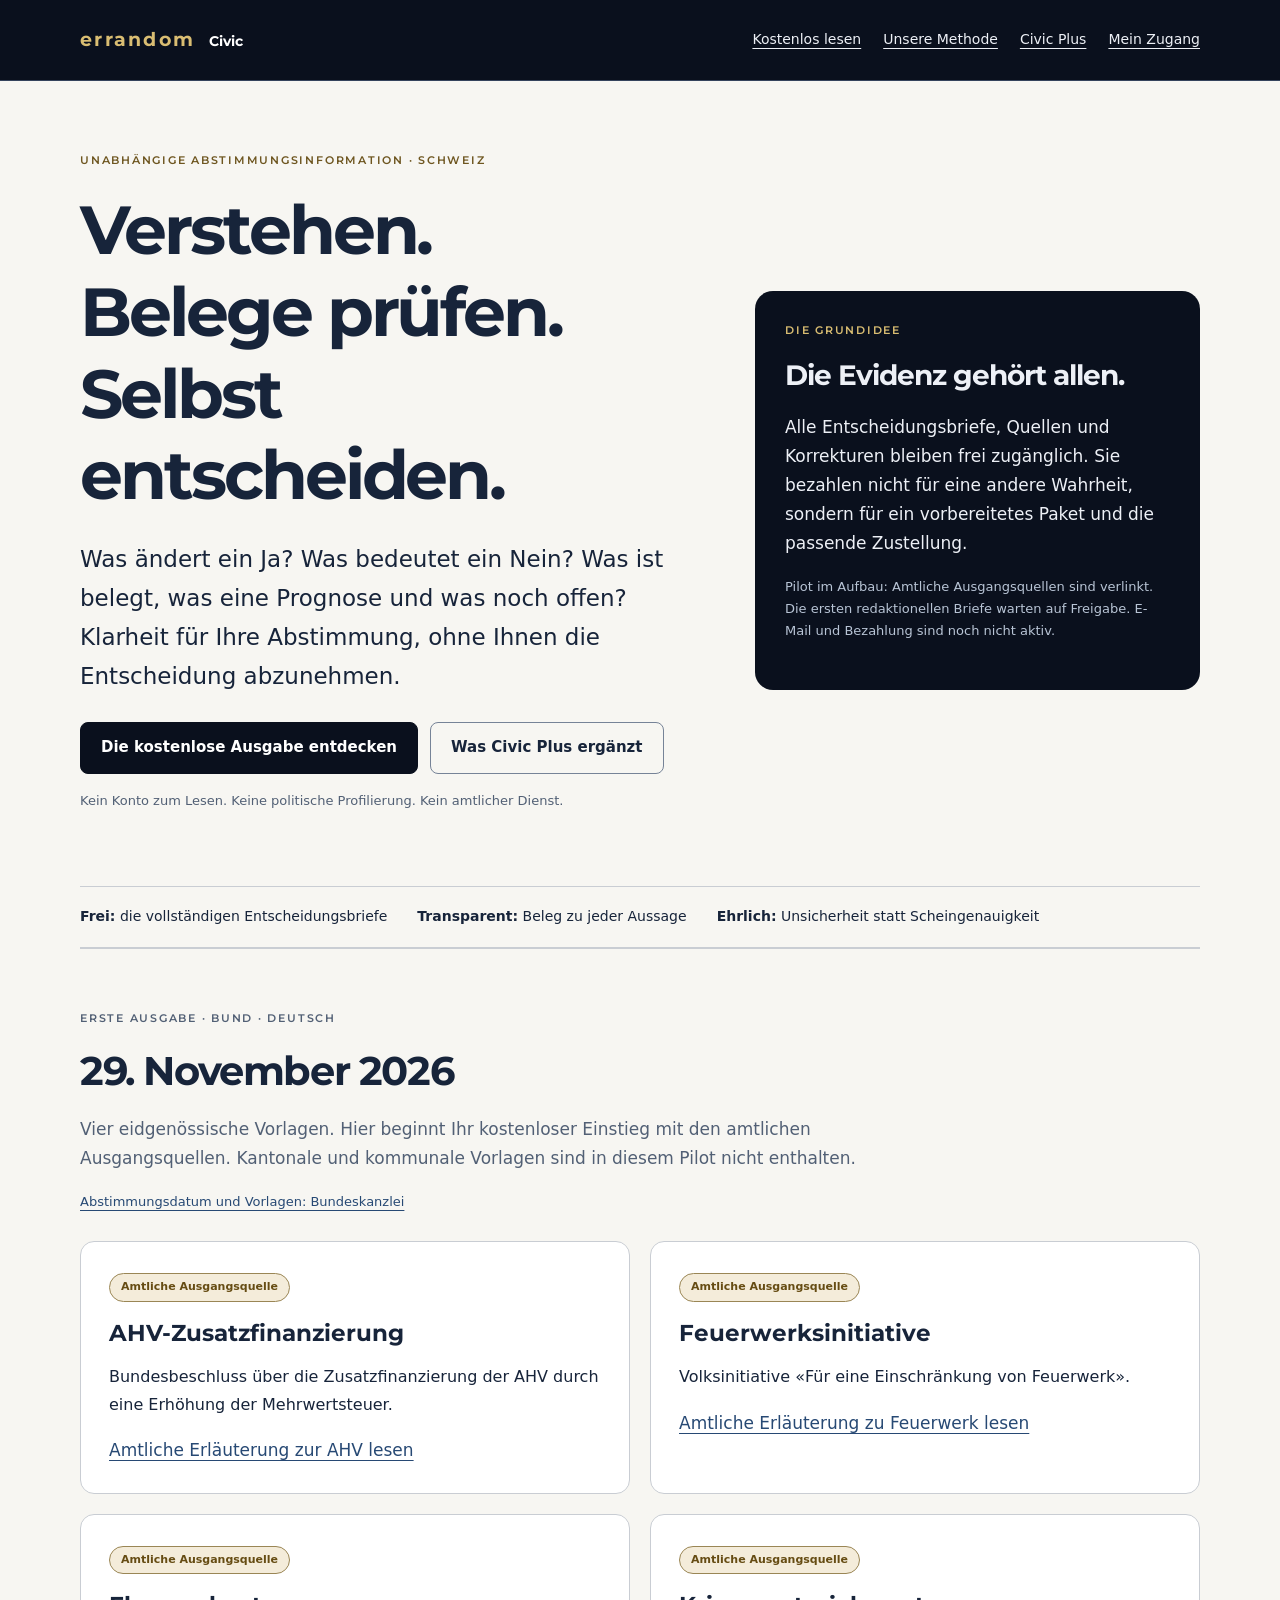
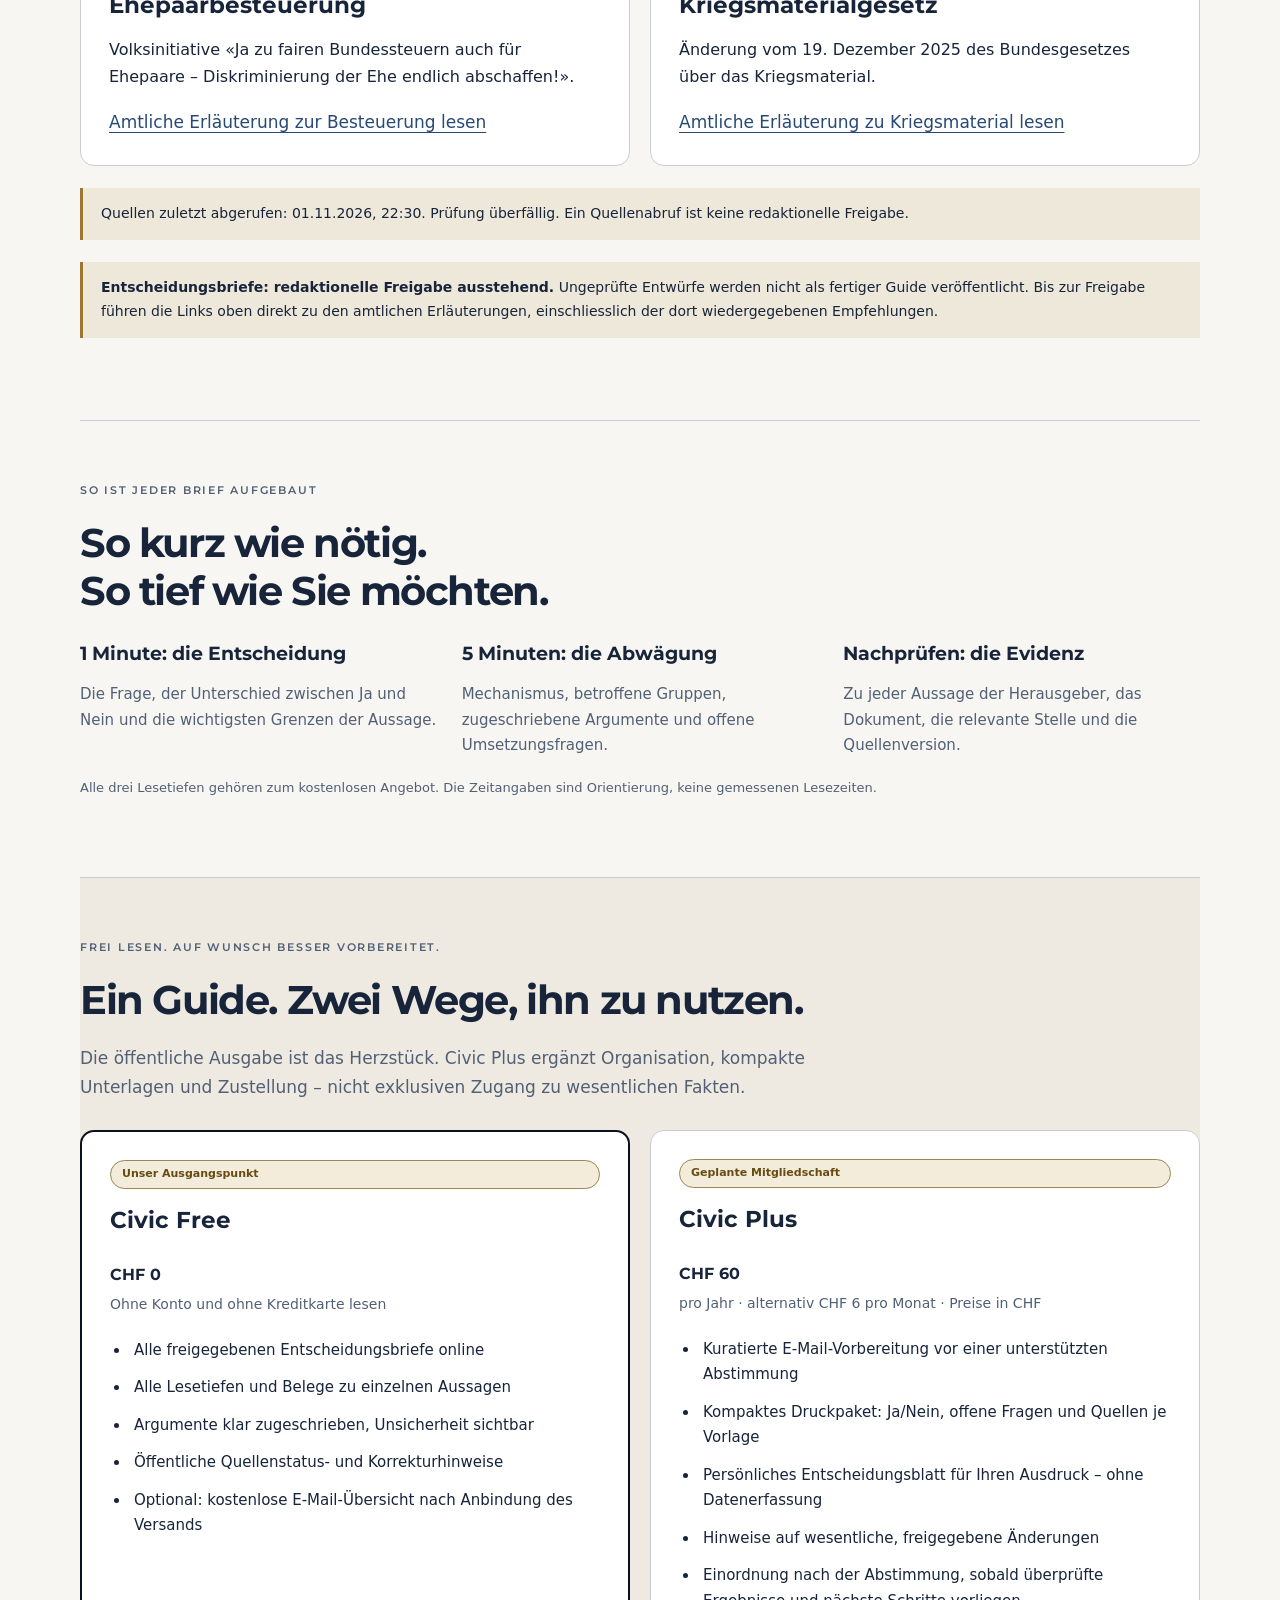
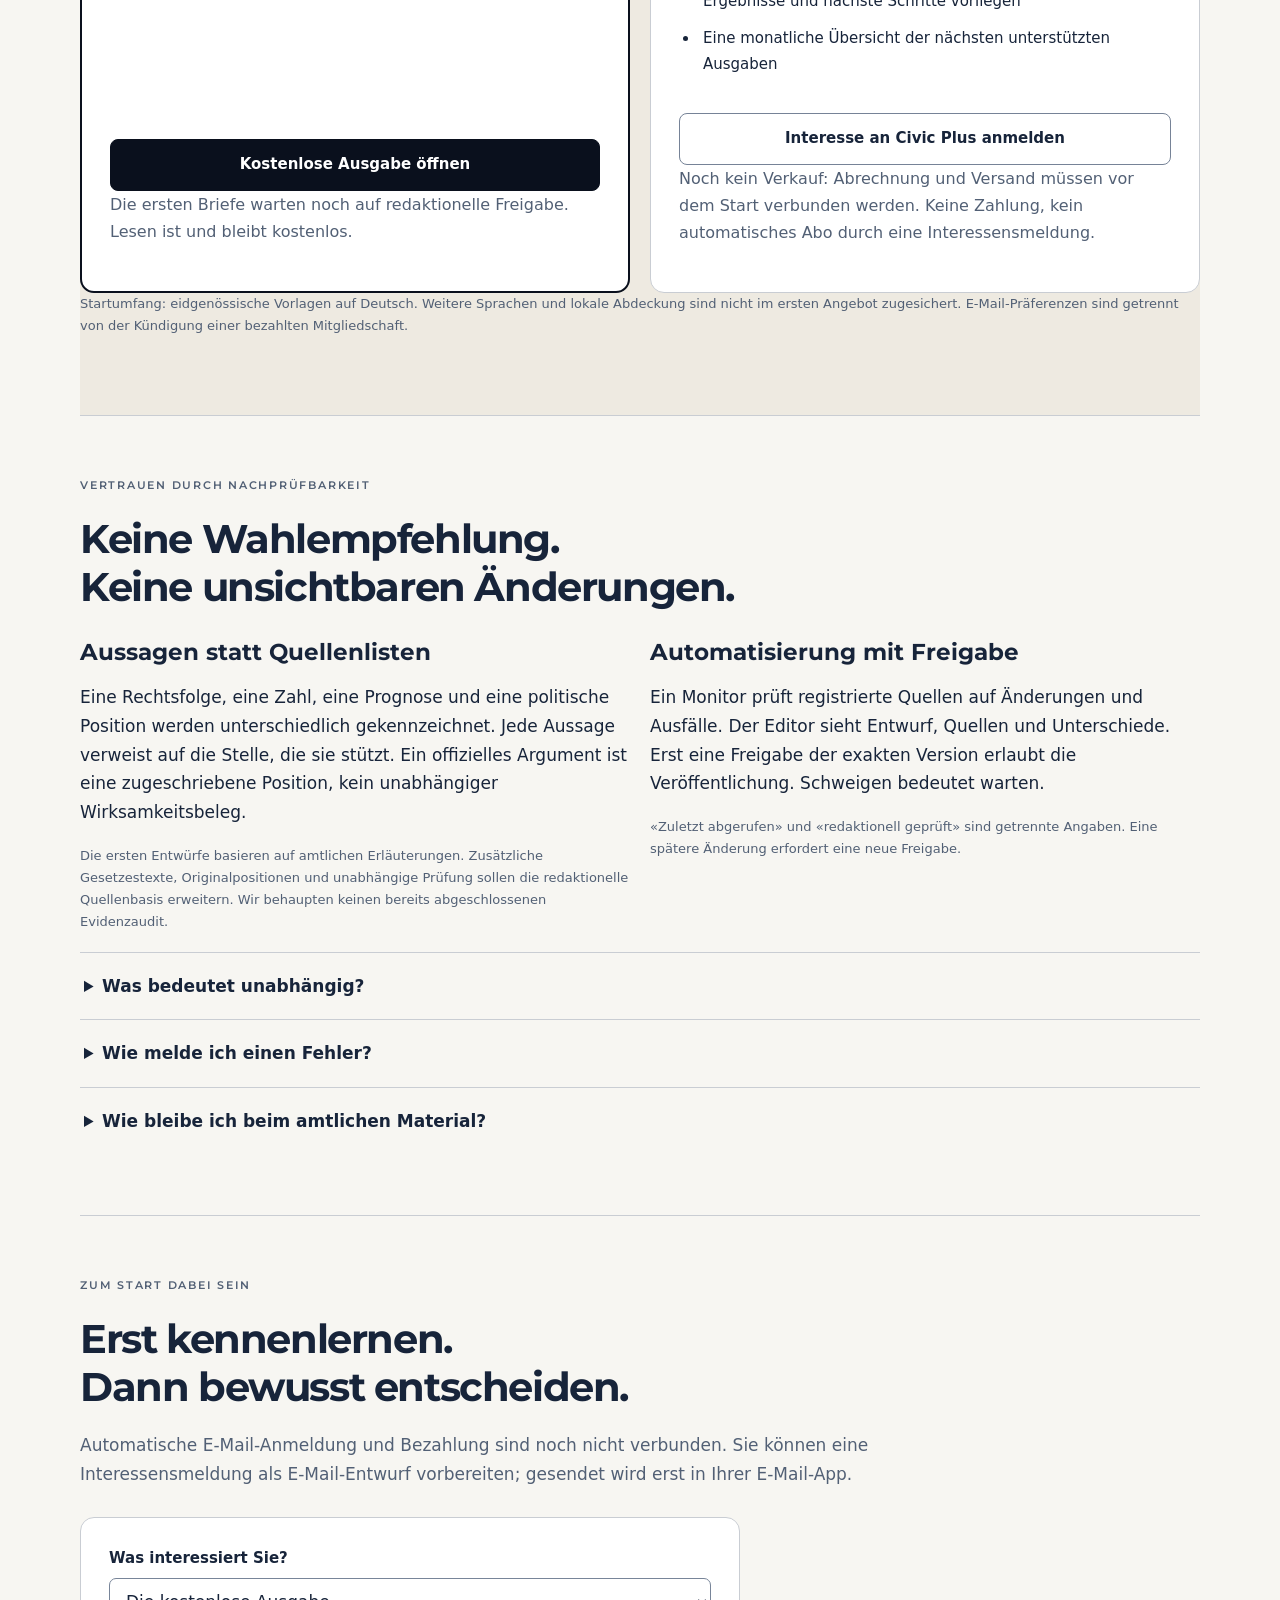
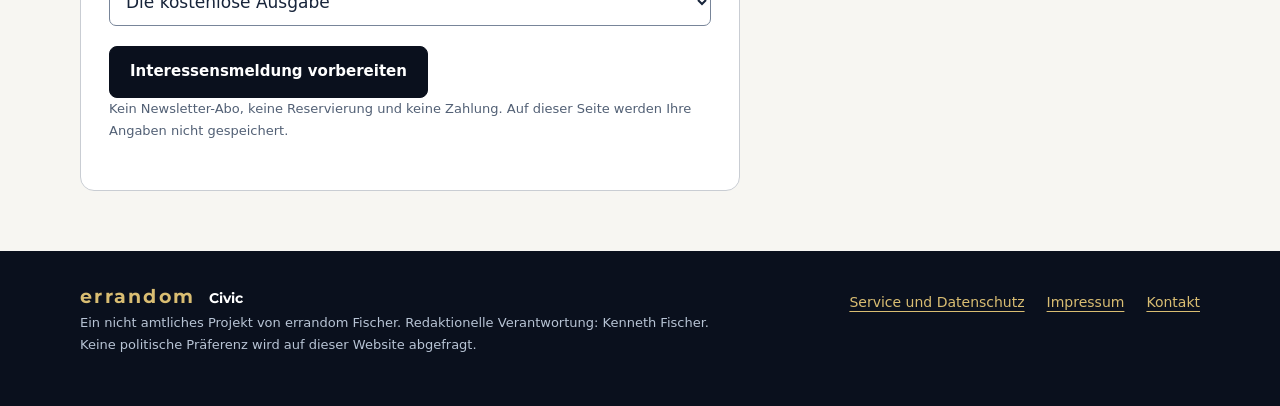
==== civic/index.html @ 136e5de0 "Launch free-first Civic pilot and source heartbeat Co-authored-by: Copilot <223556219+Copilot@users." ====
<!DOCTYPE html>
<html lang="de">
<head>
<meta charset="utf-8">
<meta name="viewport" content="width=device-width, initial-scale=1">
<meta name="description" content="errandom Civic: Schweizer Abstimmungen verstehen, Belege prüfen und selbst entscheiden. Frei zugängliche Entscheidungsbriefe; Civic Plus für kuratierte Pakete und Zustellung.">
<meta name="referrer" content="no-referrer">
<meta name="theme-color" content="#0a101d">
<title>errandom Civic · Klarheit für Ihre Abstimmung</title>
<link rel="canonical" href="https://www.errandom.com/civic/">
<link rel="stylesheet" href="/civic/civic.css">
<script src="/civic/civic.js" defer></script>
</head>
<body>
<a class="skip-link" href="#main">Zum Inhalt</a>
<header class="site-header"><div class="wrap bar">
<a class="brand" href="/">errandom<span>Civic</span></a>
<nav aria-label="Hauptnavigation"><a href="#ausgabe">Kostenlos lesen</a><a href="#methodik">Unsere Methode</a><a href="#mitgliedschaft">Civic Plus</a><a href="/civic/account/">Mein Zugang</a></nav>
</div></header>
<main id="main" class="wrap" tabindex="-1">
<section class="hero">
<div><p class="eyebrow">Unabhängige Abstimmungsinformation · Schweiz</p>
<h1>Verstehen.<br>Belege prüfen.<br>Selbst entscheiden.</h1>
<p class="lead">Was ändert ein Ja? Was bedeutet ein Nein? Was ist belegt, was eine Prognose und was noch offen? Klarheit für Ihre Abstimmung, ohne Ihnen die Entscheidung abzunehmen.</p>
<div class="actions"><a class="button primary" href="#ausgabe">Die kostenlose Ausgabe entdecken</a><a class="button" href="#mitgliedschaft">Was Civic Plus ergänzt</a></div>
<p class="micro">Kein Konto zum Lesen. Keine politische Profilierung. Kein amtlicher Dienst.</p></div>
<aside class="hero-aside"><p class="eyebrow">Die Grundidee</p><h2>Die Evidenz gehört allen.</h2>
<p>Alle Entscheidungsbriefe, Quellen und Korrekturen bleiben frei zugänglich. Sie bezahlen nicht für eine andere Wahrheit, sondern für ein vorbereitetes Paket und die passende Zustellung.</p>
<p class="micro">Pilot im Aufbau: Amtliche Ausgangsquellen sind verlinkt. Die ersten redaktionellen Briefe warten auf Freigabe. E-Mail und Bezahlung sind noch nicht aktiv.</p></aside>
</section>
<div class="promise"><p><strong>Frei:</strong> die vollständigen Entscheidungsbriefe</p><p><strong>Transparent:</strong> Beleg zu jeder Aussage</p><p><strong>Ehrlich:</strong> Unsicherheit statt Scheingenauigkeit</p></div>
<section class="section" id="ausgabe">
<div class="section-heading"><p class="eyebrow">Erste Ausgabe · Bund · Deutsch</p>
<h2>29. November 2026</h2><p>Vier eidgenössische Vorlagen. Hier beginnt Ihr kostenloser Einstieg mit den amtlichen Ausgangsquellen. Kantonale und kommunale Vorlagen sind in diesem Pilot nicht enthalten.</p>
<p class="micro"><a href="https://www.admin.ch/de/volksabstimmung-vom-29-november-2026">Abstimmungsdatum und Vorlagen: Bundeskanzlei</a></p></div>
<div class="grid">
<article class="card"><span class="pill">Amtliche Ausgangsquelle</span><h3>AHV-Zusatzfinanzierung</h3><p>Bundesbeschluss über die Zusatzfinanzierung der AHV durch eine Erhöhung der Mehrwertsteuer.</p><a href="https://www.admin.ch/de/ahv-zusatzfinanzierung">Amtliche Erläuterung zur AHV lesen</a></article>
<article class="card"><span class="pill">Amtliche Ausgangsquelle</span><h3>Feuerwerksinitiative</h3><p>Volksinitiative «Für eine Einschränkung von Feuerwerk».</p><a href="https://www.admin.ch/de/feuerwerksinitiative">Amtliche Erläuterung zu Feuerwerk lesen</a></article>
<article class="card"><span class="pill">Amtliche Ausgangsquelle</span><h3>Ehepaarbesteuerung</h3><p>Volksinitiative «Ja zu fairen Bundessteuern auch für Ehepaare – Diskriminierung der Ehe endlich abschaffen!».</p><a href="https://www.admin.ch/de/ehepaarbesteuerung">Amtliche Erläuterung zur Besteuerung lesen</a></article>
<article class="card"><span class="pill">Amtliche Ausgangsquelle</span><h3>Kriegsmaterialgesetz</h3><p>Änderung vom 19. Dezember 2025 des Bundesgesetzes über das Kriegsmaterial.</p><a href="https://www.admin.ch/de/kriegsmaterialgesetz">Amtliche Erläuterung zu Kriegsmaterial lesen</a></article>
</div>
<p class="status-note" id="source-status">Quellenstatus wird geprüft. Ein Quellenabruf ist keine redaktionelle Freigabe.</p>
<div id="approved-briefs">
<!-- APPROVED-BRIEFS:START -->
<p class="status-note"><strong>Entscheidungsbriefe: redaktionelle Freigabe ausstehend.</strong> Ungeprüfte Entwürfe werden nicht als fertiger Guide veröffentlicht. Bis zur Freigabe führen die Links oben direkt zu den amtlichen Erläuterungen, einschliesslich der dort wiedergegebenen Empfehlungen.</p>
<!-- APPROVED-BRIEFS:END -->
</div>
</section>
<section class="section" id="lesen">
<div class="section-heading"><p class="eyebrow">So ist jeder Brief aufgebaut</p><h2>So kurz wie nötig.<br>So tief wie Sie möchten.</h2></div>
<div class="reading-steps">
<div><h3>1 Minute: die Entscheidung</h3><p>Die Frage, der Unterschied zwischen Ja und Nein und die wichtigsten Grenzen der Aussage.</p></div>
<div><h3>5 Minuten: die Abwägung</h3><p>Mechanismus, betroffene Gruppen, zugeschriebene Argumente und offene Umsetzungsfragen.</p></div>
<div><h3>Nachprüfen: die Evidenz</h3><p>Zu jeder Aussage der Herausgeber, das Dokument, die relevante Stelle und die Quellenversion.</p></div>
</div>
<p class="micro">Alle drei Lesetiefen gehören zum kostenlosen Angebot. Die Zeitangaben sind Orientierung, keine gemessenen Lesezeiten.</p>
</section>
<section class="section pricing" id="mitgliedschaft">
<div class="section-heading"><p class="eyebrow">Frei lesen. Auf Wunsch besser vorbereitet.</p><h2>Ein Guide. Zwei Wege, ihn zu nutzen.</h2><p>Die öffentliche Ausgabe ist das Herzstück. Civic Plus ergänzt Organisation, kompakte Unterlagen und Zustellung – nicht exklusiven Zugang zu wesentlichen Fakten.</p></div>
<div class="grid">
<article class="card price-card free"><span class="pill">Unser Ausgangspunkt</span><h3>Civic Free</h3><p class="price">CHF 0<span>Ohne Konto und ohne Kreditkarte lesen</span></p>
<ul class="check-list"><li>Alle freigegebenen Entscheidungsbriefe online</li><li>Alle Lesetiefen und Belege zu einzelnen Aussagen</li><li>Argumente klar zugeschrieben, Unsicherheit sichtbar</li><li>Öffentliche Quellenstatus- und Korrekturhinweise</li><li>Optional: kostenlose E-Mail-Übersicht nach Anbindung des Versands</li></ul>
<a class="button primary" href="#ausgabe">Kostenlose Ausgabe öffnen</a><p class="micro">Die ersten Briefe warten noch auf redaktionelle Freigabe. Lesen ist und bleibt kostenlos.</p></article>
<article class="card price-card"><span class="pill">Geplante Mitgliedschaft</span><h3>Civic Plus</h3><p class="price">CHF 60<span>pro Jahr · alternativ CHF 6 pro Monat · Preise in CHF</span></p>
<ul class="check-list"><li>Kuratierte E-Mail-Vorbereitung vor einer unterstützten Abstimmung</li><li>Kompaktes Druckpaket: Ja/Nein, offene Fragen und Quellen je Vorlage</li><li>Persönliches Entscheidungsblatt für Ihren Ausdruck – ohne Datenerfassung</li><li>Hinweise auf wesentliche, freigegebene Änderungen</li><li>Einordnung nach der Abstimmung, sobald überprüfte Ergebnisse und nächste Schritte vorliegen</li><li>Eine monatliche Übersicht der nächsten unterstützten Ausgaben</li></ul>
<a class="button" id="plus-action" href="#start">Interesse an Civic Plus anmelden</a><p class="micro">Noch kein Verkauf: Abrechnung und Versand müssen vor dem Start verbunden werden. Keine Zahlung, kein automatisches Abo durch eine Interessensmeldung.</p></article>
</div>
<p class="micro">Startumfang: eidgenössische Vorlagen auf Deutsch. Weitere Sprachen und lokale Abdeckung sind nicht im ersten Angebot zugesichert. E-Mail-Präferenzen sind getrennt von der Kündigung einer bezahlten Mitgliedschaft.</p>
</section>
<section class="section" id="methodik">
<div class="section-heading"><p class="eyebrow">Vertrauen durch Nachprüfbarkeit</p><h2>Keine Wahlempfehlung.<br>Keine unsichtbaren Änderungen.</h2></div>
<div class="grid">
<div><h3>Aussagen statt Quellenlisten</h3><p>Eine Rechtsfolge, eine Zahl, eine Prognose und eine politische Position werden unterschiedlich gekennzeichnet. Jede Aussage verweist auf die Stelle, die sie stützt. Ein offizielles Argument ist eine zugeschriebene Position, kein unabhängiger Wirksamkeitsbeleg.</p><p class="micro">Die ersten Entwürfe basieren auf amtlichen Erläuterungen. Zusätzliche Gesetzestexte, Originalpositionen und unabhängige Prüfung sollen die redaktionelle Quellenbasis erweitern. Wir behaupten keinen bereits abgeschlossenen Evidenzaudit.</p></div>
<div><h3>Automatisierung mit Freigabe</h3><p>Ein Monitor prüft registrierte Quellen auf Änderungen und Ausfälle. Der Editor sieht Entwurf, Quellen und Unterschiede. Erst eine Freigabe der exakten Version erlaubt die Veröffentlichung. Schweigen bedeutet warten.</p><p class="micro">«Zuletzt abgerufen» und «redaktionell geprüft» sind getrennte Angaben. Eine spätere Änderung erfordert eine neue Freigabe.</p></div>
</div>
<details><summary>Was bedeutet unabhängig?</summary><p>errandom Civic ist ein nicht amtliches Projekt von errandom Fischer. Wir geben keine parteipolitische Abstimmungsempfehlung. Redaktionelle Kontrolle bleibt beim Herausgeber; eine Mitgliedschaft erkauft keine bevorzugte Darstellung. Eine künftige externe Finanzierung müsste offengelegt werden.</p></details>
<details><summary>Wie melde ich einen Fehler?</summary><p>Schreiben Sie an <a href="mailto:info@errandom.com?subject=Civic%3A%20Korrekturhinweis">info@errandom.com mit einem Korrekturhinweis</a>. Nennen Sie die Vorlage, die Aussage und möglichst einen Beleg. Wesentliche freigegebene Korrekturen werden öffentlich dokumentiert; sie verschwinden nicht still aus dem Text.</p></details>
<details><summary>Wie bleibe ich beim amtlichen Material?</summary><p>Nutzen Sie die <a href="https://www.admin.ch/de/volksabstimmung-vom-29-november-2026">Erläuterungen der Bundeskanzlei</a> und <a href="https://www.admin.ch/de/voteinfo-app-abstimmungen-wahlen">VoteInfo</a>. Für örtliche Fristen und Stimmabgabe bleiben Ihre Behörden und <a href="https://www.ch.ch/de/abstimmungen-und-wahlen/">ch.ch</a> die massgeblichen Anlaufstellen.</p></details>
</section>
<section class="section" id="start">
<div class="section-heading"><p class="eyebrow">Zum Start dabei sein</p><h2>Erst kennenlernen.<br>Dann bewusst entscheiden.</h2><p id="service-status">Automatische E-Mail-Anmeldung und Bezahlung sind noch nicht verbunden. Sie können eine Interessensmeldung als E-Mail-Entwurf vorbereiten; gesendet wird erst in Ihrer E-Mail-App.</p></div>
<div class="form-panel">
<form id="interest-form" hidden><div class="field"><label for="interest">Was interessiert Sie?</label><select id="interest" name="interest"><option value="free">Die kostenlose Ausgabe</option><option value="annual">Civic Plus · CHF 60/Jahr</option><option value="monthly">Civic Plus · CHF 6/Monat</option></select></div>
<button class="button primary" type="submit">Interessensmeldung vorbereiten</button>
<p class="micro">Kein Newsletter-Abo, keine Reservierung und keine Zahlung. Auf dieser Seite werden Ihre Angaben nicht gespeichert.</p></form>
<div id="interest-result" class="feedback" hidden><p>Entwurf vorbereitet. Es wurde keine E-Mail gesendet.</p><a class="button" id="interest-mail" href="mailto:info@errandom.com">In der E-Mail-App öffnen</a></div>
<form id="subscribe-form" hidden><div class="field"><label for="email">Ihre E-Mail-Adresse</label><input type="email" id="email" name="email" autocomplete="email" maxlength="254" required></div>
<div class="field"><label class="check-label"><input type="checkbox" id="consent" name="consent" required><span>Ich möchte die kostenlose E-Mail-Übersicht erhalten. Ich kann sie im persönlichen Zugang abbestellen. <a href="/civic/service/">Service und Datenschutz</a></span></label></div>
<button class="button primary" type="submit">Kostenlose E-Mail-Anmeldung starten</button><p class="micro">Sie bestätigen Ihre Adresse über einen zeitlich begrenzten Link. Das startet keine bezahlte Mitgliedschaft.</p></form>
<p id="form-feedback" class="feedback" role="status" aria-live="polite"></p>
<noscript><p>Zum Start genügt eine Nachricht an <a href="mailto:info@errandom.com?subject=Civic%3A%20Interesse">info@errandom.com</a>. Die Interessensmeldung startet weder ein Abo noch eine Zahlung.</p></noscript>
</div>
</section>
</main>
<footer class="footer"><div class="wrap bar"><div><a class="brand" href="/">errandom<span>Civic</span></a><p>Ein nicht amtliches Projekt von errandom Fischer. Redaktionelle Verantwortung: Kenneth Fischer. Keine politische Präferenz wird auf dieser Website abgefragt.</p></div><nav aria-label="Service"><a href="/civic/service/">Service und Datenschutz</a><a href="/legal/legal-notice/">Impressum</a><a href="mailto:info@errandom.com">Kontakt</a></nav></div></footer>
</body></html>
---- civic/civic.css ----
@font-face{font-family:Montserrat;font-style:normal;font-weight:600;font-display:swap;src:url("/fonts/montserrat-600.woff2") format("woff2")}
@font-face{font-family:Montserrat;font-style:normal;font-weight:700;font-display:swap;src:url("/fonts/montserrat-700.woff2") format("woff2")}
:root{color-scheme:light;--ink:#17243a;--muted:#526075;--paper:#f7f6f2;--navy:#0a101d;--gold:#d9bd72;--line:#c9cdd3;--title:Montserrat,system-ui,sans-serif}
*{box-sizing:border-box}
html{scroll-padding-top:100px}
body{margin:0;background:var(--paper);color:var(--ink);font:17px/1.7 system-ui,-apple-system,"Segoe UI",sans-serif}
a{color:#274974;text-underline-offset:4px}
a:hover{text-decoration-thickness:2px}
button,input,select{font:inherit}
button,a,input,select,summary{touch-action:manipulation}
:focus-visible{outline:3px solid #735816;outline-offset:4px}
[hidden]{display:none!important}
.wrap{width:min(1120px,100% - 48px);margin-inline:auto}
.skip-link{position:absolute;left:20px;top:-100px;background:var(--gold);color:var(--navy);padding:12px;z-index:30}
.skip-link:focus{top:10px}
.site-header{background:var(--navy);color:white;border-bottom:1px solid #35445d}
.bar{display:flex;align-items:center;justify-content:space-between;gap:24px;padding-block:20px}
.brand{color:var(--gold);font:700 19px var(--title);text-decoration:none;letter-spacing:.12em}
.brand span{color:#fff;font-size:14px;letter-spacing:0;margin-left:14px}
nav{display:flex;gap:22px;flex-wrap:wrap}
nav a{color:#edf0f6;font-size:14px;padding-block:8px}
h1,h2,h3,h4{font-family:var(--title);line-height:1.2;overflow-wrap:anywhere}
h1{font-size:clamp(38px,6vw,68px);letter-spacing:-.045em;margin:0 0 24px}
h2{font-size:clamp(28px,4vw,40px);letter-spacing:-.035em;margin:0 0 20px}
h3{font-size:23px;margin:0 0 16px}
h4{font-size:18px;margin:0 0 12px}
p{margin:0 0 18px}
.lead{font-size:clamp(19px,2.3vw,23px);max-width:750px}
.eyebrow{font:600 11px/1.7 var(--title);text-transform:uppercase;letter-spacing:.16em;color:#6e5620;margin:0 0 20px}
.muted,.micro{color:var(--muted)}
.micro{font-size:13px;line-height:1.7}
.hero{display:grid;grid-template-columns:1.4fr 1fr;gap:52px;align-items:center;padding-block:70px 56px}
.hero-aside{background:var(--navy);color:#edf0f6;border-radius:18px;padding:30px}
.hero-aside .eyebrow,.hero-aside a{color:var(--gold)}
.hero-aside .micro{color:#b8c4d5}
.hero-aside h2{font-size:28px}
.actions{display:flex;flex-wrap:wrap;gap:12px;margin-block:26px 16px}
.button{display:inline-flex;align-items:center;justify-content:center;min-height:48px;padding:12px 20px;border:1px solid #768397;border-radius:8px;font-weight:650;font-size:15px;text-decoration:none;cursor:pointer;color:var(--ink);background:transparent;text-align:center}
.button.primary{background:var(--navy);color:#fff;border-color:var(--navy)}
.button.gold{background:var(--gold);color:var(--navy);border-color:var(--gold)}
.button:hover{text-decoration:none;border-color:#735816}
.button:disabled{cursor:not-allowed;opacity:.65}
.section{padding-block:60px;border-top:1px solid var(--line)}
.section-heading{max-width:790px;margin-bottom:28px}
.section-heading>p{color:var(--muted)}
.promise{display:flex;gap:12px 30px;flex-wrap:wrap;padding-block:18px;border-block:1px solid var(--line);font-size:14px}
.promise p{margin:0}
.grid{display:grid;grid-template-columns:repeat(2,minmax(0,1fr));gap:20px}
.card{padding:28px;border:1px solid var(--line);border-radius:14px;background:#fff;min-width:0}
.card p{font-size:16px}
.pill{display:inline-block;border:1px solid #9a8655;border-radius:30px;padding:4px 11px;color:#664c13;background:#f4ecda;font-size:11px;font-weight:700;margin-bottom:18px}
.status-note{border-left:3px solid #9a792f;padding:14px 18px;background:#eee8db;font-size:14px;margin:22px 0}
.reading-steps{display:grid;grid-template-columns:repeat(3,minmax(0,1fr));gap:25px}
.reading-steps p{font-size:15px;color:var(--muted)}
.reading-steps h3{font-size:19px}
.pricing{background:#eeeae1}
.price-card{display:flex;flex-direction:column}
.price-card.free{border:2px solid var(--navy)}
.price{font:700 43px/1.3 var(--title);margin-block:14px}
.price span{display:block;font:400 14px/1.6 system-ui;margin-top:8px;color:var(--muted)}
.check-list{padding-left:20px;margin:8px 0 24px}
.check-list li{padding-left:4px;margin-bottom:12px;font-size:15px}
.price-card .button{margin-top:auto}
.comparison{display:grid;grid-template-columns:1fr 1fr;gap:24px}
.brief{background:#fff;padding:30px;border:1px solid var(--line);border-radius:14px;margin-block:24px}
.brief h3{font-size:30px}
details{border-top:1px solid var(--line);padding-block:15px}
summary{cursor:pointer;font-weight:650;padding:4px}
details p{margin:18px 4px 8px;font-size:15px}
.form-panel{max-width:660px;background:white;border:1px solid var(--line);border-radius:14px;padding:28px}
.field{margin-bottom:20px}
label{display:block;font-weight:600;font-size:15px;margin-bottom:7px}
input[type=email],select{width:100%;min-height:48px;border:1px solid #788599;border-radius:7px;padding:12px;background:white;color:var(--ink)}
.check-label{display:flex;gap:12px;align-items:flex-start;font-size:14px;font-weight:400}
input[type=checkbox]{width:20px;height:20px;flex-shrink:0;margin-top:4px;accent-color:var(--navy)}
.feedback{margin-top:20px;overflow-wrap:anywhere}
.footer{background:var(--navy);color:#b8c4d5;padding-block:32px}
.footer a{color:var(--gold)}
.footer .bar{align-items:flex-start;padding-block:0}
.footer p{font-size:13px;max-width:650px}
.footer nav{gap:10px 22px}
.account{max-width:780px;padding-block:55px 80px;min-height:65vh}
.account .card{margin-block:22px}
.account h1{font-size:40px}
@media(max-width:760px){
 .wrap{width:calc(100% - 36px)}
 .hero,.grid,.comparison,.reading-steps{grid-template-columns:1fr}
 .hero{gap:28px;padding-block:44px}
 .bar{align-items:flex-start;gap:16px;flex-direction:column}
 .bar nav{gap:12px 20px}
 .section{padding-block:44px}
 .card,.brief,.form-panel{padding:22px}
 .hero-aside{padding:25px}
 .footer .bar{gap:24px}
}
@media(max-width:380px){.actions{flex-direction:column}.brand span{display:block;margin:10px 0 0}.price{font-size:36px}}
@media(prefers-reduced-motion:reduce){html{scroll-behavior:auto}}
@media print{.site-header,.footer,.actions,#start,#mitgliedschaft{display:none}.wrap{width:100%}.hero{display:block;padding:0}.hero-aside{display:none}details{display:block}.brief{break-before:page;border:0}.section{padding:20px 0}}
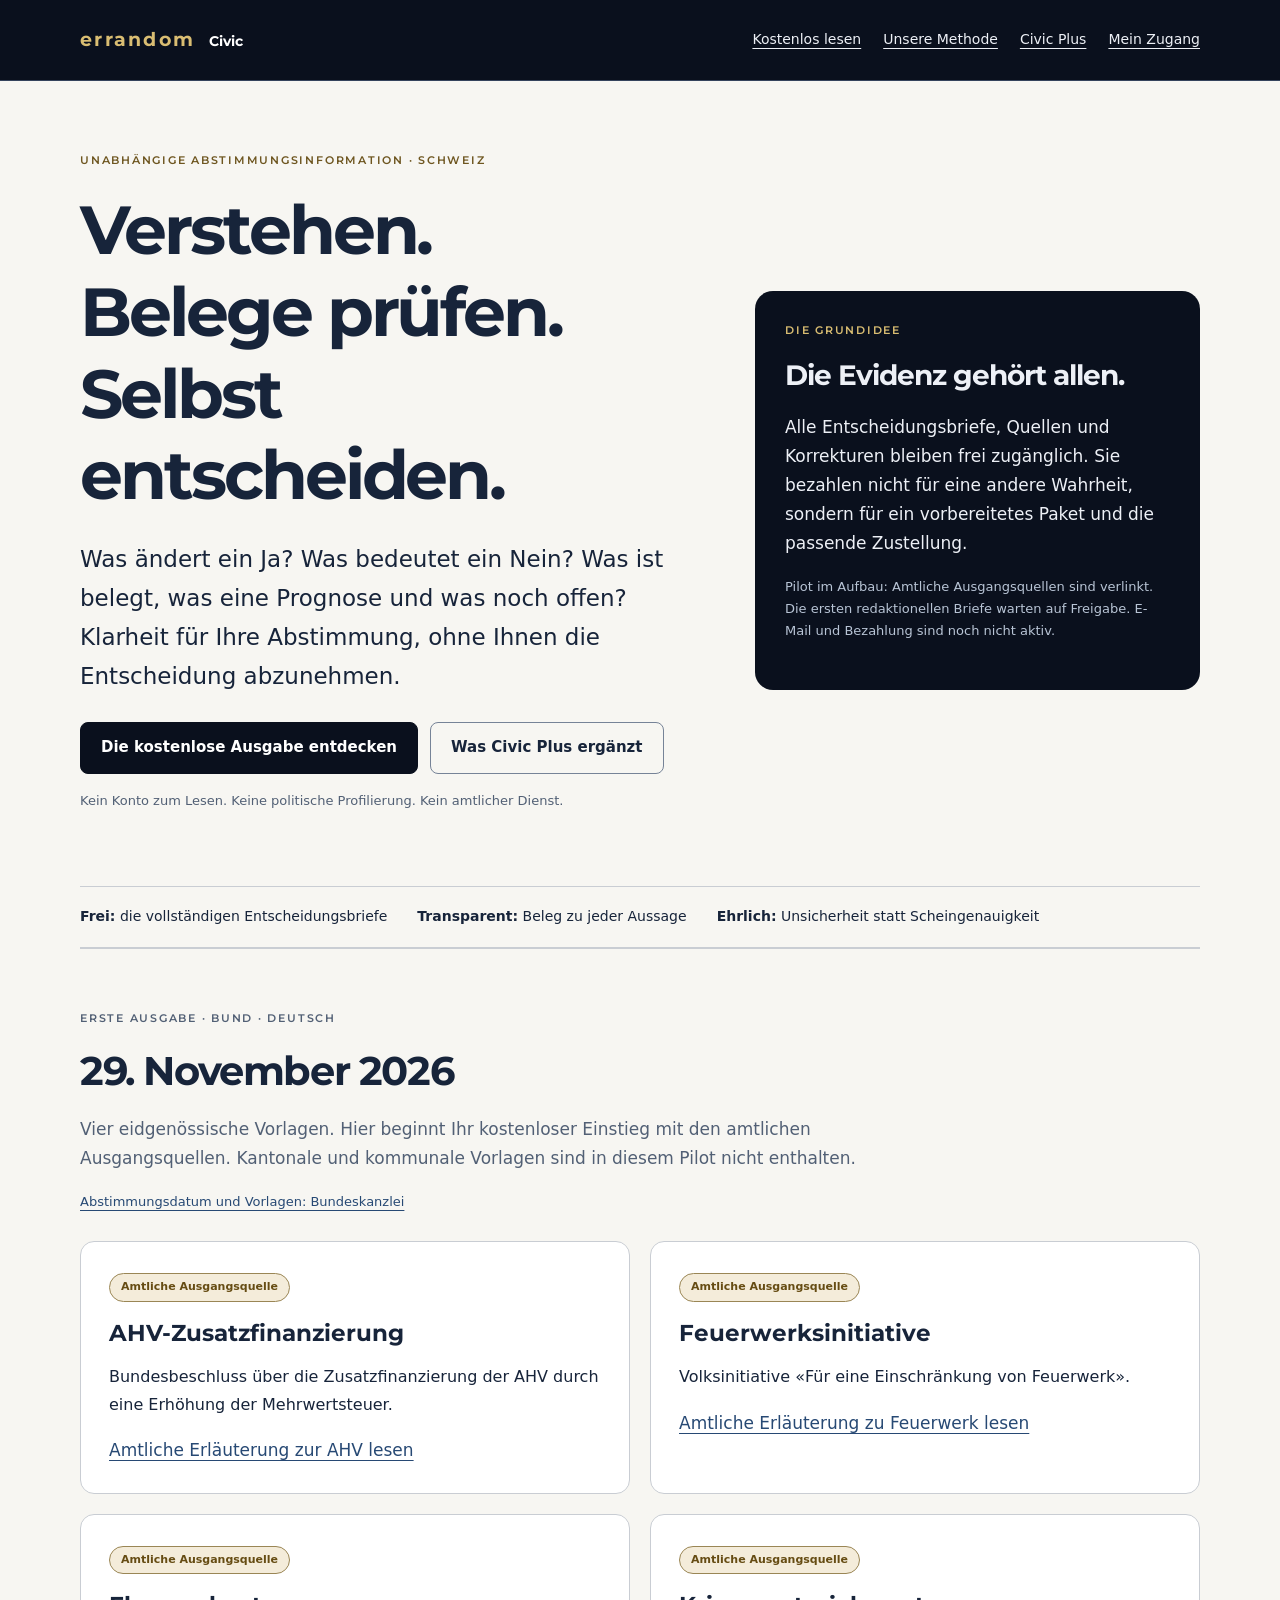
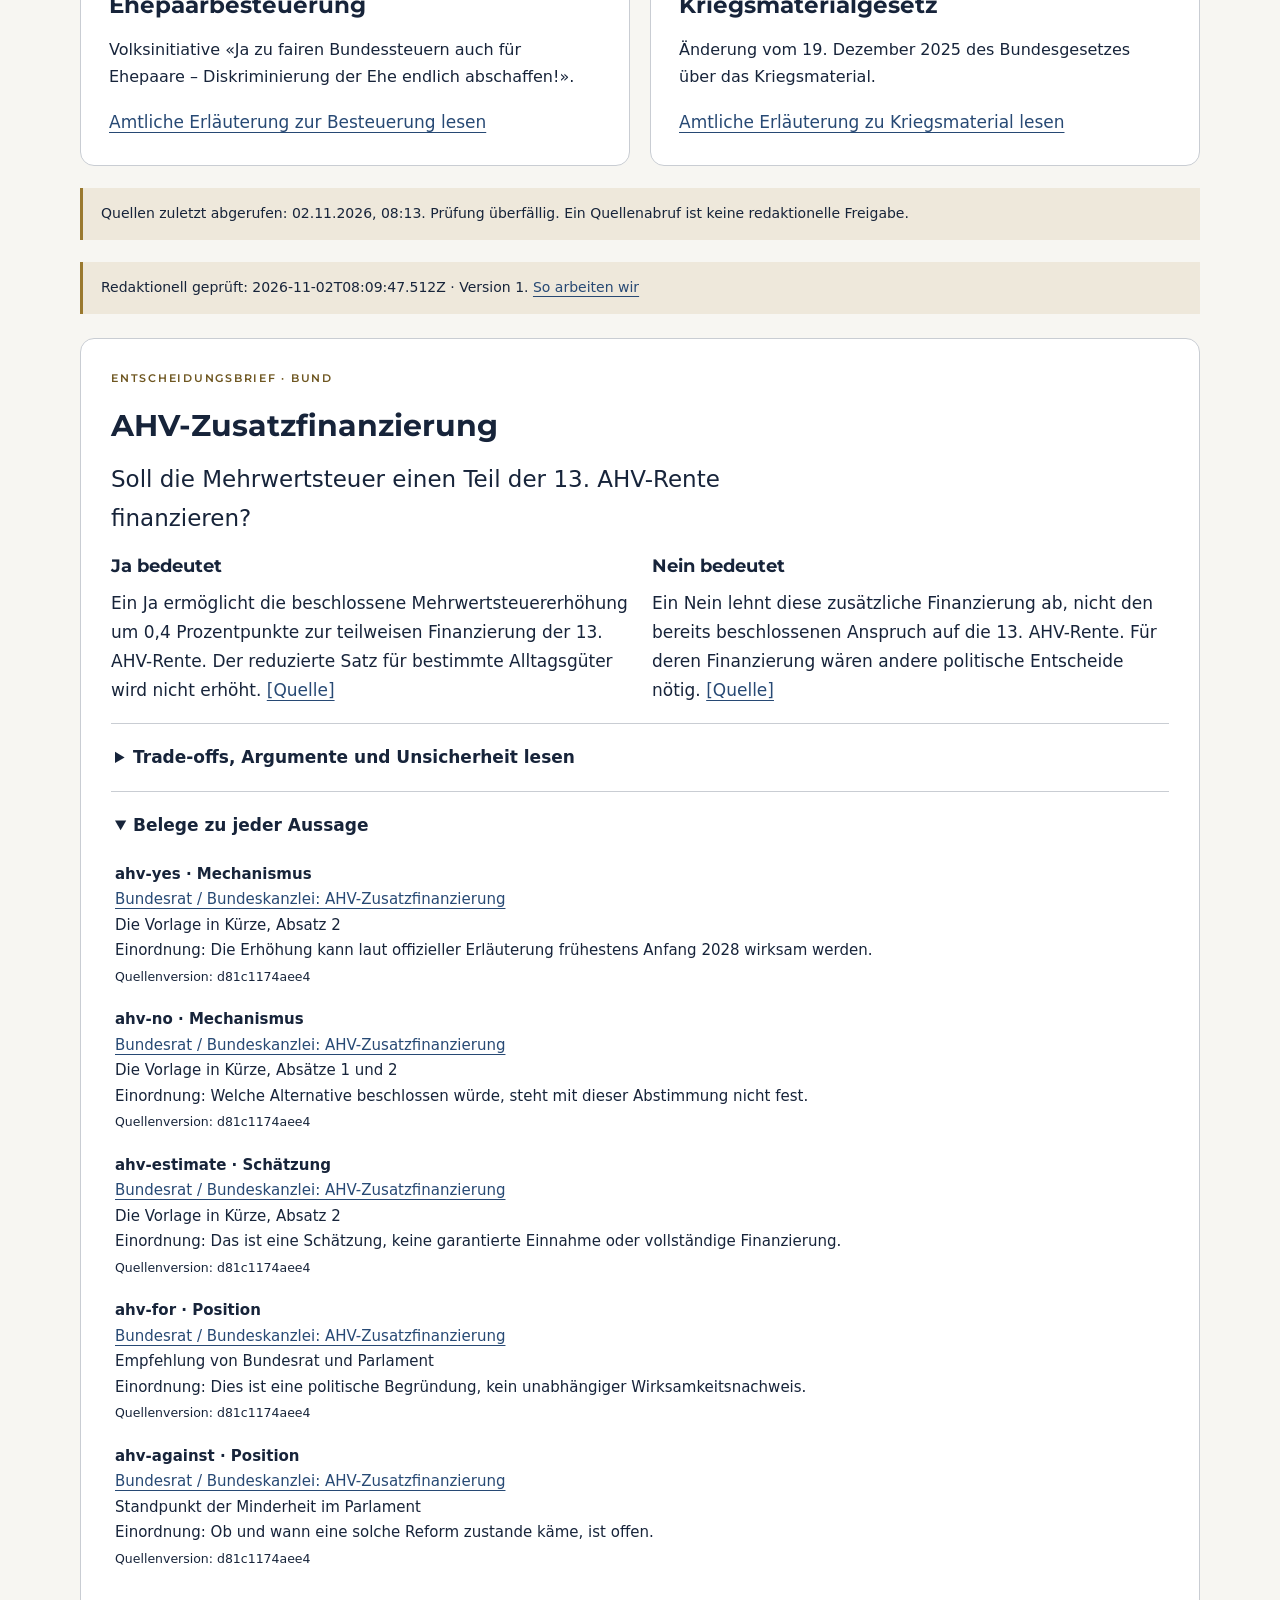
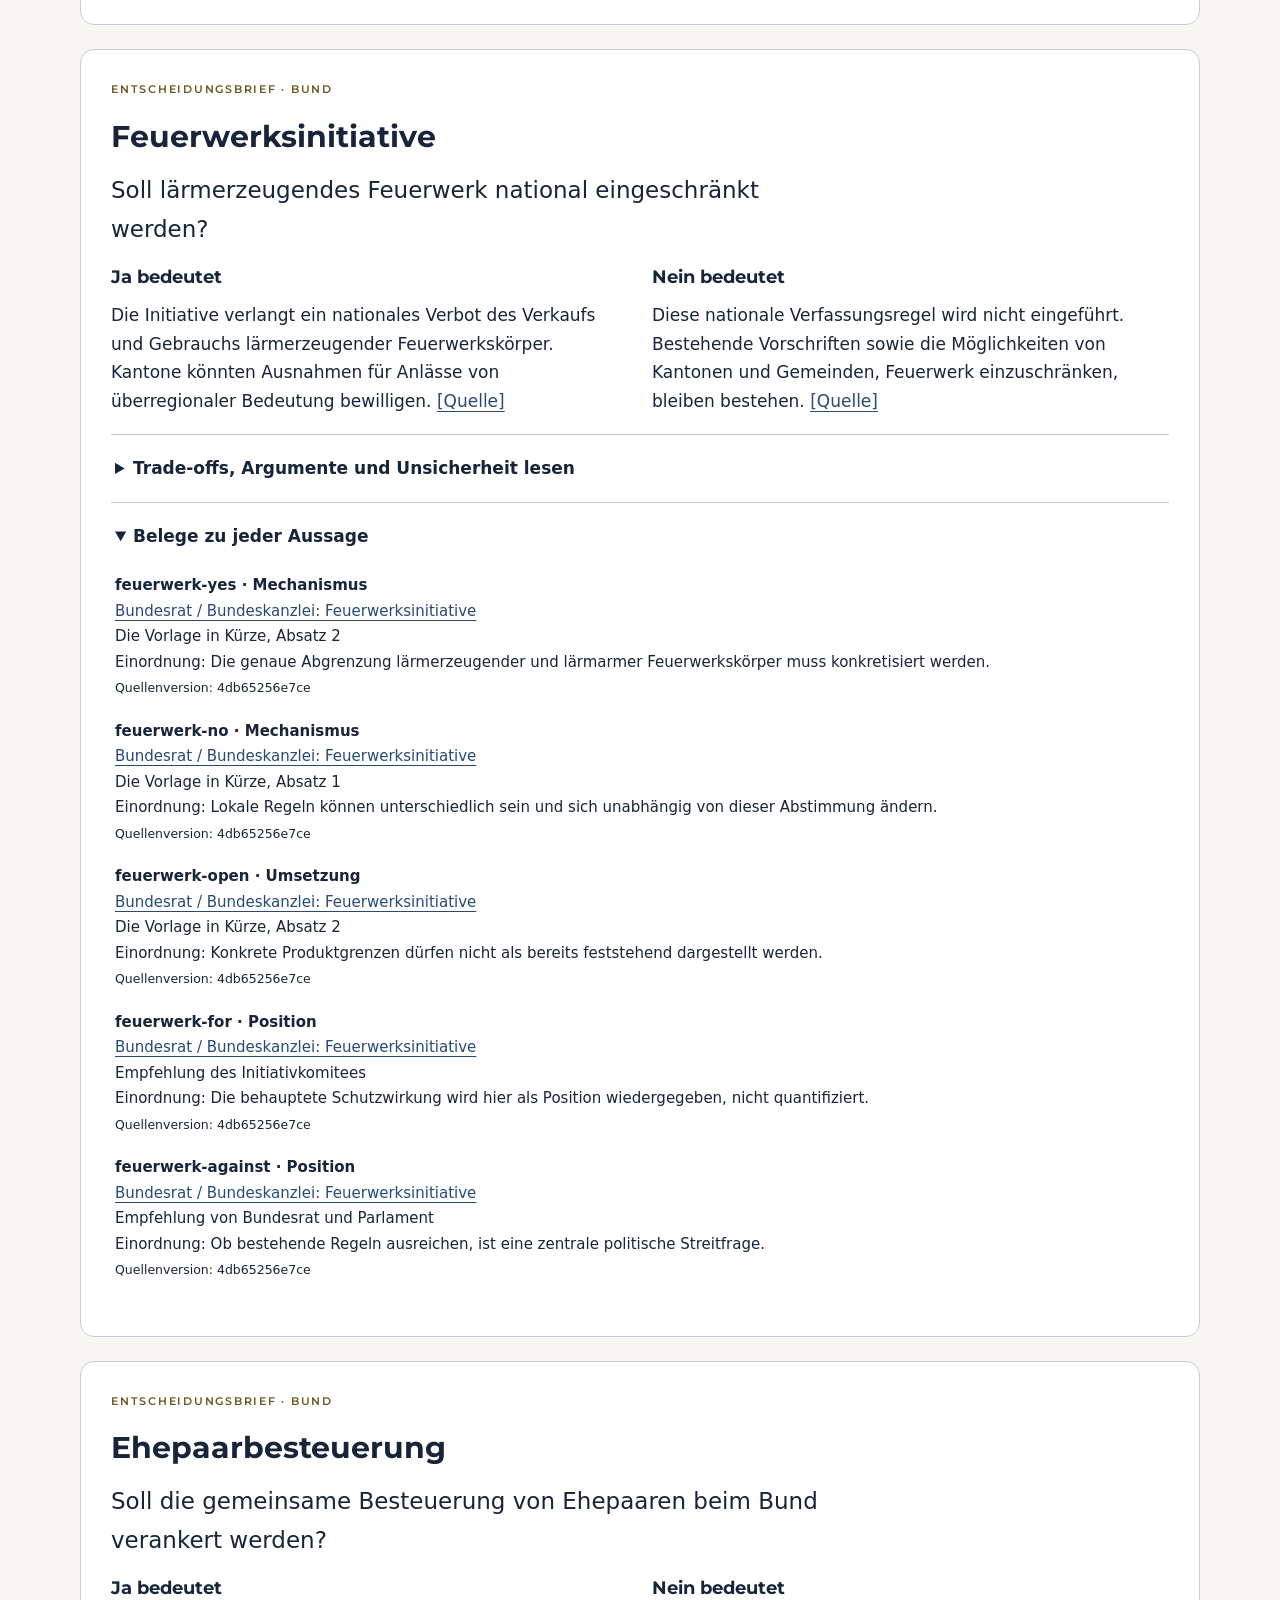
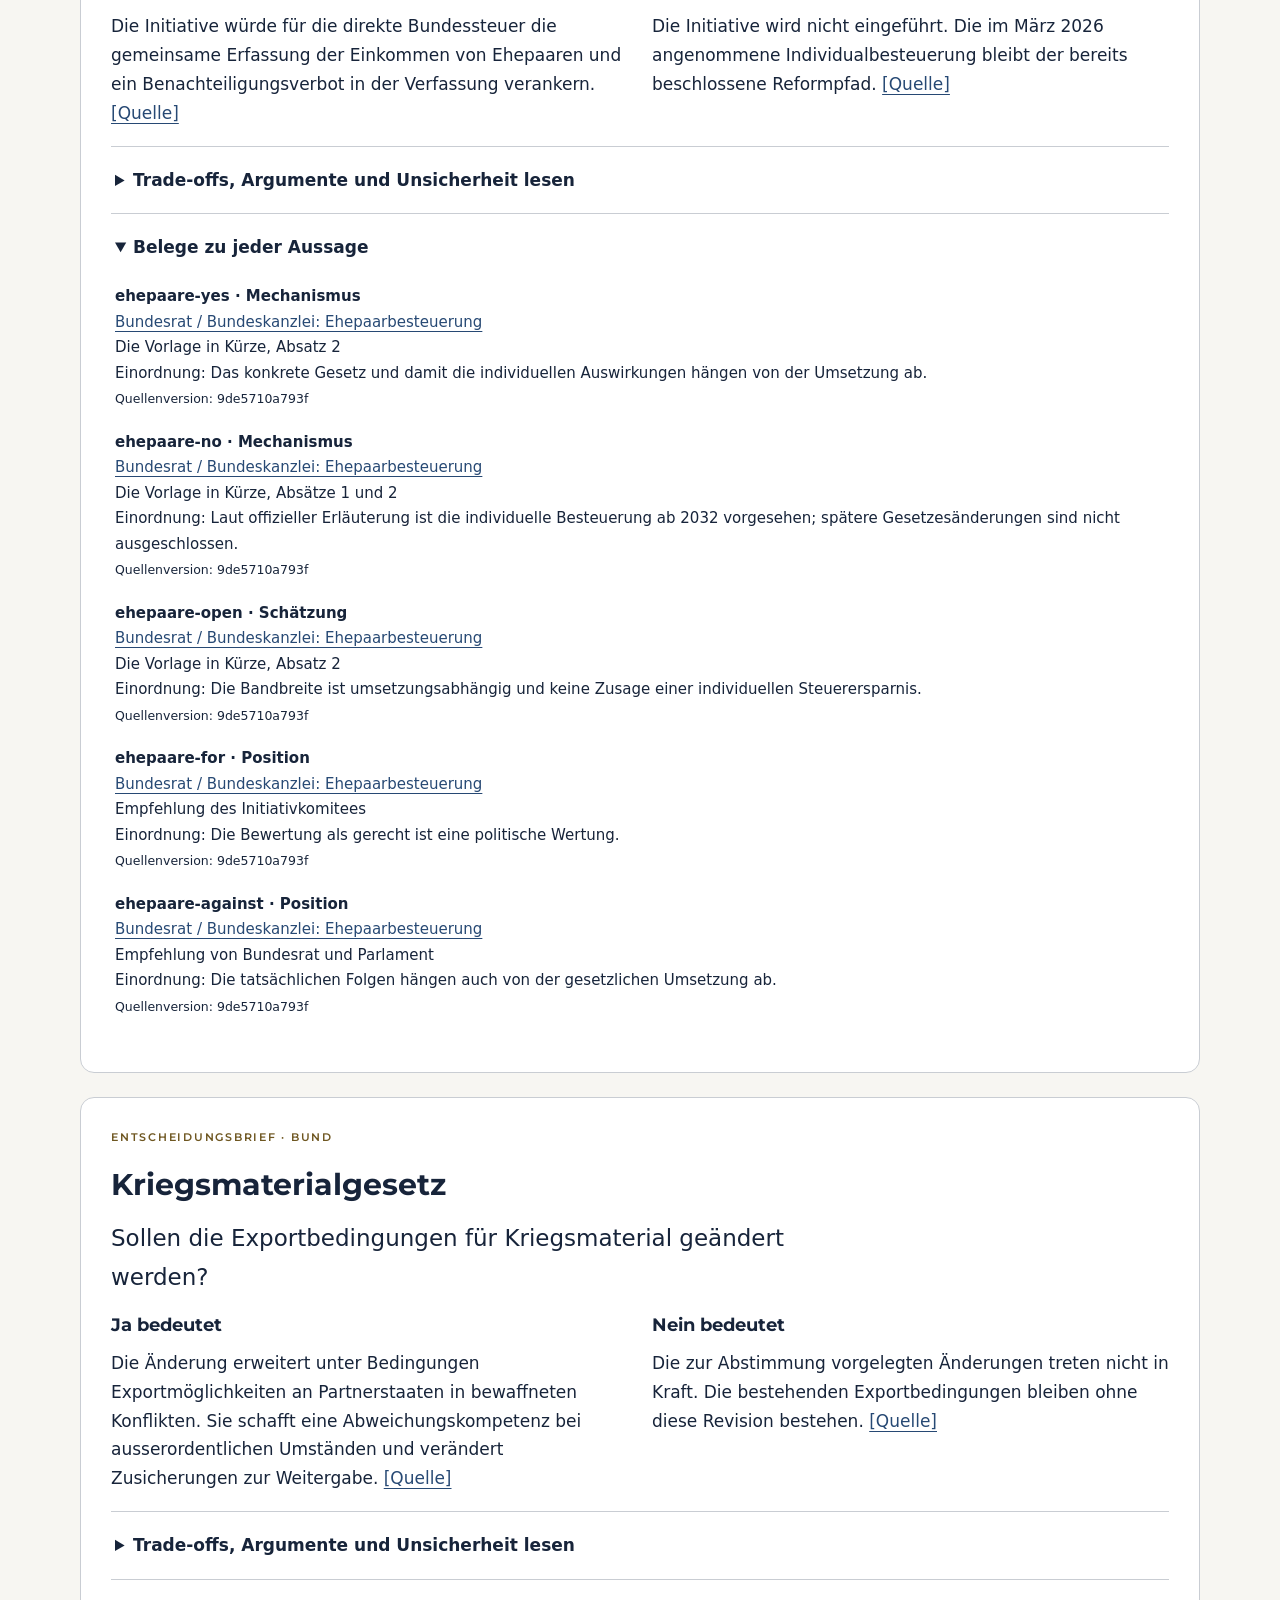
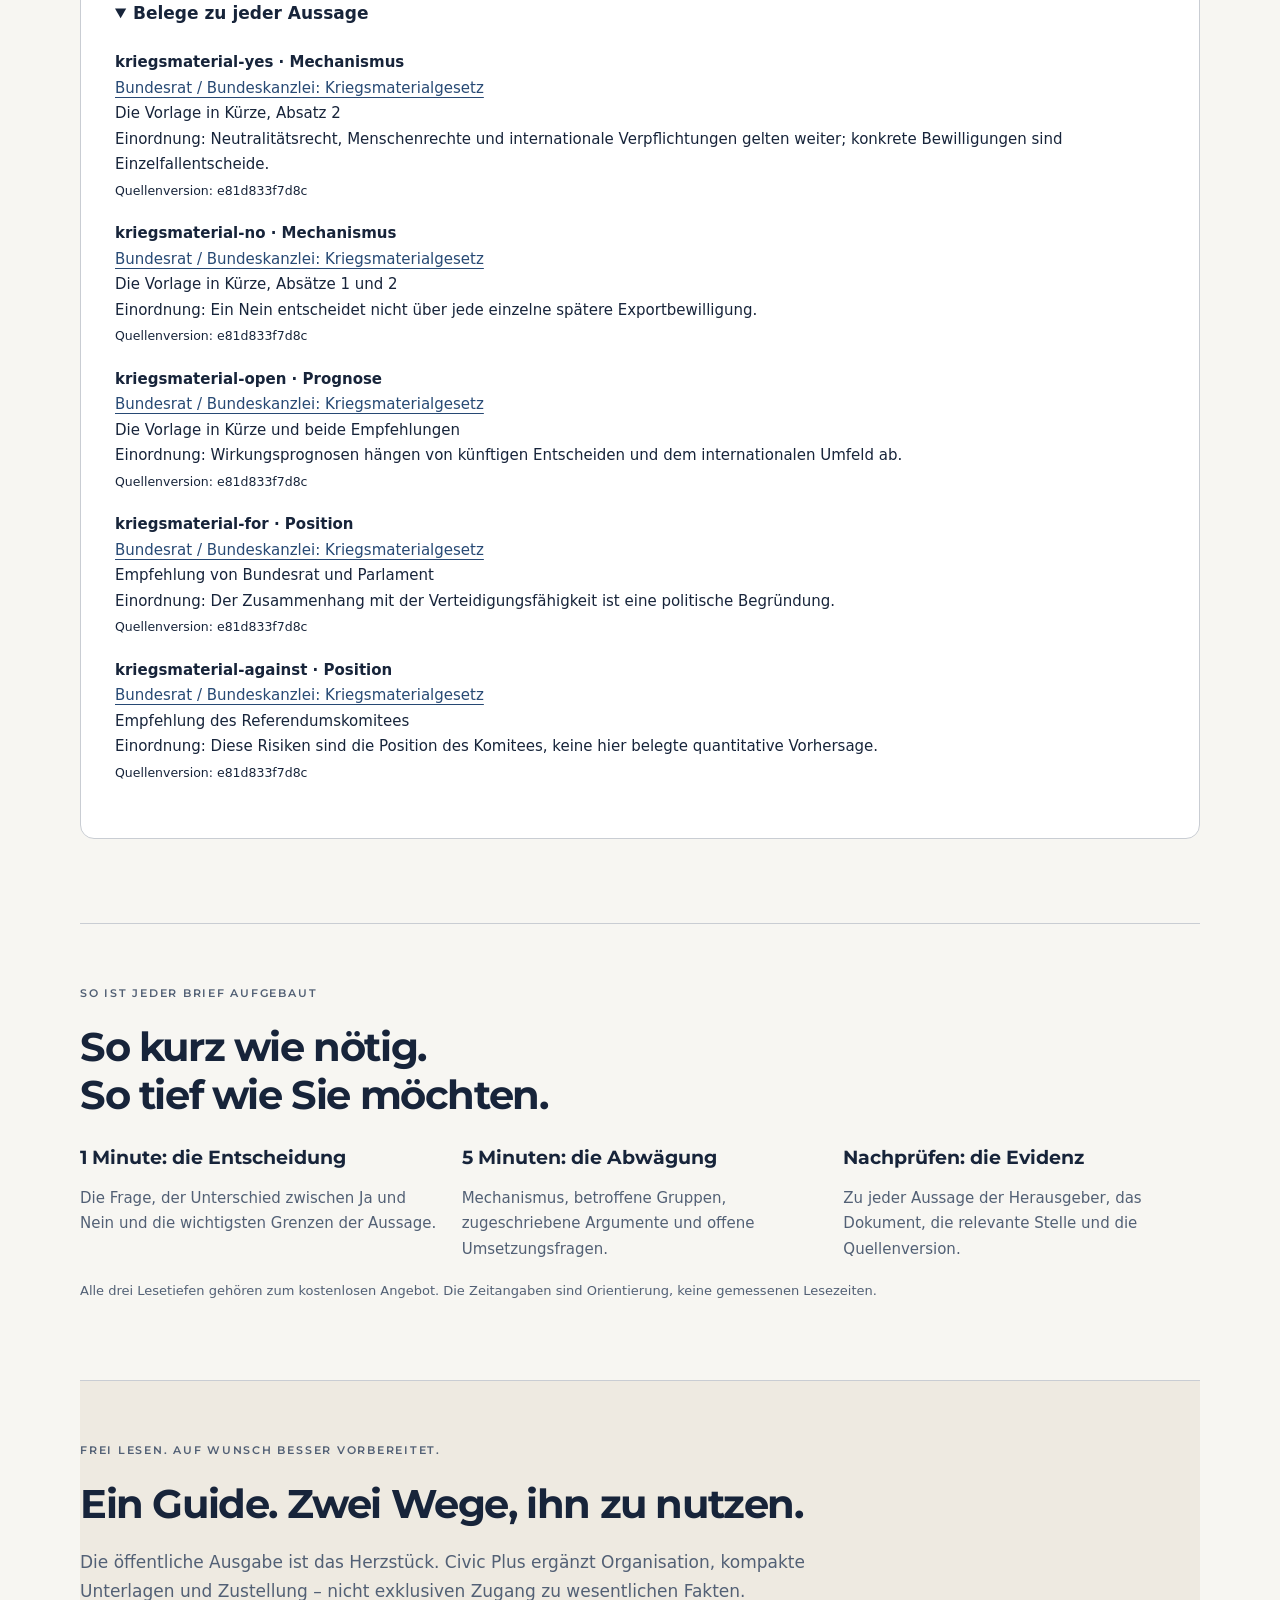
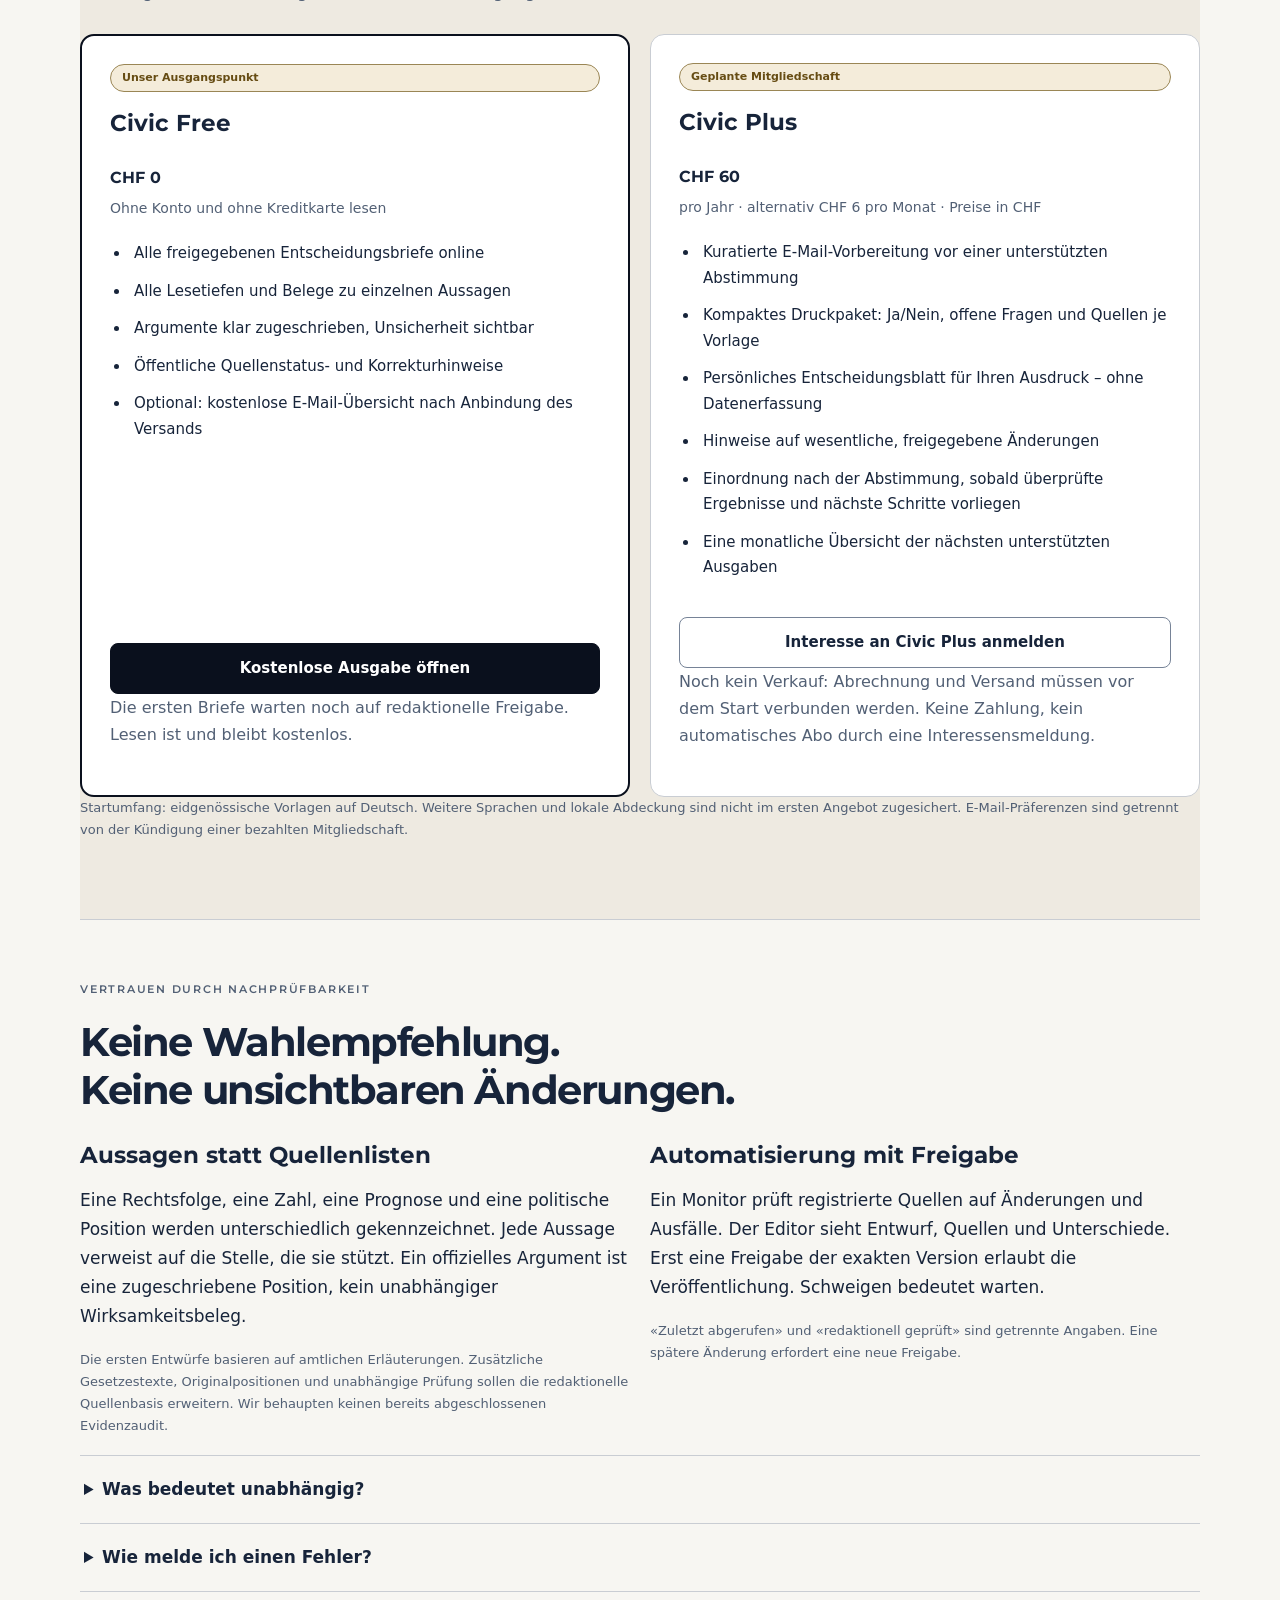
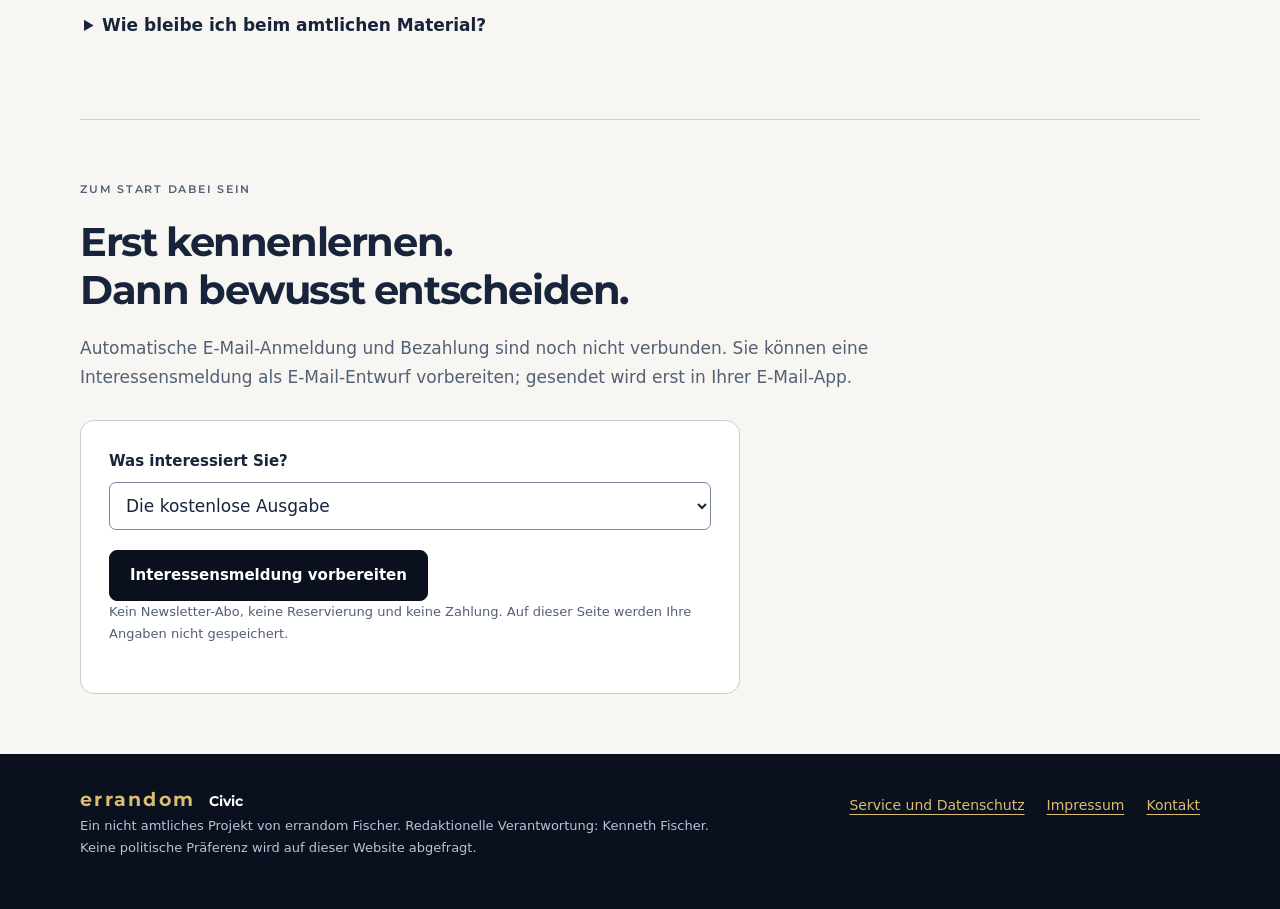
==== commit c57c15d7: "Publish approved Civic edition 2026-11-29 v1" ====
--- a/civic/index.html
+++ b/civic/index.html
@@ -42,7 +42,90 @@
 <p class="status-note" id="source-status">Quellenstatus wird geprüft. Ein Quellenabruf ist keine redaktionelle Freigabe.</p>
 <div id="approved-briefs">
 <!-- APPROVED-BRIEFS:START -->
-<p class="status-note"><strong>Entscheidungsbriefe: redaktionelle Freigabe ausstehend.</strong> Ungeprüfte Entwürfe werden nicht als fertiger Guide veröffentlicht. Bis zur Freigabe führen die Links oben direkt zu den amtlichen Erläuterungen, einschliesslich der dort wiedergegebenen Empfehlungen.</p>
+<p class="status-note">Redaktionell geprüft: 2026-11-02T08:09:47.512Z · Version 1. <a href="#methodik">So arbeiten wir</a></p>
+<article class="brief" id="brief-ahv">
+<p class="eyebrow">Entscheidungsbrief · Bund</p><h3>AHV-Zusatzfinanzierung</h3><p class="lead">Soll die Mehrwertsteuer einen Teil der 13. AHV-Rente finanzieren?</p>
+<div class="comparison"><section><h4>Ja bedeutet</h4>
+<p>Ein Ja ermöglicht die beschlossene Mehrwertsteuererhöhung um 0,4 Prozentpunkte zur teilweisen Finanzierung der 13. AHV-Rente. Der reduzierte Satz für bestimmte Alltagsgüter wird nicht erhöht. <a href="#quelle-ahv-yes">[Quelle]</a></p></section><section><h4>Nein bedeutet</h4>
+<p>Ein Nein lehnt diese zusätzliche Finanzierung ab, nicht den bereits beschlossenen Anspruch auf die 13. AHV-Rente. Für deren Finanzierung wären andere politische Entscheide nötig. <a href="#quelle-ahv-no">[Quelle]</a></p></section></div>
+<details><summary>Trade-offs, Argumente und Unsicherheit lesen</summary>
+<p><strong>Was offen bleibt · Schätzung</strong><br>
+Die offizielle Erläuterung erwartet zusätzliche Einnahmen von etwa 1,4 Milliarden Franken jährlich. Zusammen mit dem Bundesbeitrag soll dies ungefähr die Hälfte der Zusatzkosten decken. <a href="#quelle-ahv-estimate">[Quelle]</a><br><span class="muted">Das ist eine Schätzung, keine garantierte Einnahme oder vollständige Finanzierung.</span></p><p><strong>Argument dafür · Position</strong><br>
+Bundesrat und Parlamentsmehrheit begründen ihr Ja mit der Stabilisierung der AHV und einer Verteilung der Finanzierung auf mehrere Generationen. <a href="#quelle-ahv-for">[Quelle]</a><br><span class="muted">Dies ist eine politische Begründung, kein unabhängiger Wirksamkeitsnachweis.</span></p><p><strong>Argument dagegen · Position</strong><br>
+Die parlamentarische Minderheit möchte die Finanzierung mit einer nächsten Reform verbinden, die auch strukturelle Massnahmen umfasst. <a href="#quelle-ahv-against">[Quelle]</a><br><span class="muted">Ob und wann eine solche Reform zustande käme, ist offen.</span></p></details>
+<details open><summary>Belege zu jeder Aussage</summary><p id="quelle-ahv-yes"><strong>ahv-yes · Mechanismus</strong><br>
+<a href="https://www.admin.ch/de/ahv-zusatzfinanzierung">Bundesrat / Bundeskanzlei: AHV-Zusatzfinanzierung</a><br>Die Vorlage in Kürze, Absatz 2<br>
+Einordnung: Die Erhöhung kann laut offizieller Erläuterung frühestens Anfang 2028 wirksam werden.<br><small>Quellenversion: d81c1174aee4</small></p><p id="quelle-ahv-no"><strong>ahv-no · Mechanismus</strong><br>
+<a href="https://www.admin.ch/de/ahv-zusatzfinanzierung">Bundesrat / Bundeskanzlei: AHV-Zusatzfinanzierung</a><br>Die Vorlage in Kürze, Absätze 1 und 2<br>
+Einordnung: Welche Alternative beschlossen würde, steht mit dieser Abstimmung nicht fest.<br><small>Quellenversion: d81c1174aee4</small></p><p id="quelle-ahv-estimate"><strong>ahv-estimate · Schätzung</strong><br>
+<a href="https://www.admin.ch/de/ahv-zusatzfinanzierung">Bundesrat / Bundeskanzlei: AHV-Zusatzfinanzierung</a><br>Die Vorlage in Kürze, Absatz 2<br>
+Einordnung: Das ist eine Schätzung, keine garantierte Einnahme oder vollständige Finanzierung.<br><small>Quellenversion: d81c1174aee4</small></p><p id="quelle-ahv-for"><strong>ahv-for · Position</strong><br>
+<a href="https://www.admin.ch/de/ahv-zusatzfinanzierung">Bundesrat / Bundeskanzlei: AHV-Zusatzfinanzierung</a><br>Empfehlung von Bundesrat und Parlament<br>
+Einordnung: Dies ist eine politische Begründung, kein unabhängiger Wirksamkeitsnachweis.<br><small>Quellenversion: d81c1174aee4</small></p><p id="quelle-ahv-against"><strong>ahv-against · Position</strong><br>
+<a href="https://www.admin.ch/de/ahv-zusatzfinanzierung">Bundesrat / Bundeskanzlei: AHV-Zusatzfinanzierung</a><br>Standpunkt der Minderheit im Parlament<br>
+Einordnung: Ob und wann eine solche Reform zustande käme, ist offen.<br><small>Quellenversion: d81c1174aee4</small></p></details></article><article class="brief" id="brief-feuerwerk">
+<p class="eyebrow">Entscheidungsbrief · Bund</p><h3>Feuerwerksinitiative</h3><p class="lead">Soll lärmerzeugendes Feuerwerk national eingeschränkt werden?</p>
+<div class="comparison"><section><h4>Ja bedeutet</h4>
+<p>Die Initiative verlangt ein nationales Verbot des Verkaufs und Gebrauchs lärmerzeugender Feuerwerkskörper. Kantone könnten Ausnahmen für Anlässe von überregionaler Bedeutung bewilligen. <a href="#quelle-feuerwerk-yes">[Quelle]</a></p></section><section><h4>Nein bedeutet</h4>
+<p>Diese nationale Verfassungsregel wird nicht eingeführt. Bestehende Vorschriften sowie die Möglichkeiten von Kantonen und Gemeinden, Feuerwerk einzuschränken, bleiben bestehen. <a href="#quelle-feuerwerk-no">[Quelle]</a></p></section></div>
+<details><summary>Trade-offs, Argumente und Unsicherheit lesen</summary>
+<p><strong>Was offen bleibt · Umsetzung</strong><br>
+Die Initiative definiert nicht abschliessend, welche Feuerwerkskörper wegen ihres Lärms verboten würden. <a href="#quelle-feuerwerk-open">[Quelle]</a><br><span class="muted">Konkrete Produktgrenzen dürfen nicht als bereits feststehend dargestellt werden.</span></p><p><strong>Argument dafür · Position</strong><br>
+Das Initiativkomitee wirbt mit dem Schutz von Menschen, Tieren und Umwelt sowie einheitlicheren nationalen Regeln. <a href="#quelle-feuerwerk-for">[Quelle]</a><br><span class="muted">Die behauptete Schutzwirkung wird hier als Position wiedergegeben, nicht quantifiziert.</span></p><p><strong>Argument dagegen · Position</strong><br>
+Bundesrat und Parlament halten die Initiative für zu weitgehend und verweisen auf bestehende Vorschriften und lokale Einschränkungsmöglichkeiten. <a href="#quelle-feuerwerk-against">[Quelle]</a><br><span class="muted">Ob bestehende Regeln ausreichen, ist eine zentrale politische Streitfrage.</span></p></details>
+<details open><summary>Belege zu jeder Aussage</summary><p id="quelle-feuerwerk-yes"><strong>feuerwerk-yes · Mechanismus</strong><br>
+<a href="https://www.admin.ch/de/feuerwerksinitiative">Bundesrat / Bundeskanzlei: Feuerwerksinitiative</a><br>Die Vorlage in Kürze, Absatz 2<br>
+Einordnung: Die genaue Abgrenzung lärmerzeugender und lärmarmer Feuerwerkskörper muss konkretisiert werden.<br><small>Quellenversion: 4db65256e7ce</small></p><p id="quelle-feuerwerk-no"><strong>feuerwerk-no · Mechanismus</strong><br>
+<a href="https://www.admin.ch/de/feuerwerksinitiative">Bundesrat / Bundeskanzlei: Feuerwerksinitiative</a><br>Die Vorlage in Kürze, Absatz 1<br>
+Einordnung: Lokale Regeln können unterschiedlich sein und sich unabhängig von dieser Abstimmung ändern.<br><small>Quellenversion: 4db65256e7ce</small></p><p id="quelle-feuerwerk-open"><strong>feuerwerk-open · Umsetzung</strong><br>
+<a href="https://www.admin.ch/de/feuerwerksinitiative">Bundesrat / Bundeskanzlei: Feuerwerksinitiative</a><br>Die Vorlage in Kürze, Absatz 2<br>
+Einordnung: Konkrete Produktgrenzen dürfen nicht als bereits feststehend dargestellt werden.<br><small>Quellenversion: 4db65256e7ce</small></p><p id="quelle-feuerwerk-for"><strong>feuerwerk-for · Position</strong><br>
+<a href="https://www.admin.ch/de/feuerwerksinitiative">Bundesrat / Bundeskanzlei: Feuerwerksinitiative</a><br>Empfehlung des Initiativkomitees<br>
+Einordnung: Die behauptete Schutzwirkung wird hier als Position wiedergegeben, nicht quantifiziert.<br><small>Quellenversion: 4db65256e7ce</small></p><p id="quelle-feuerwerk-against"><strong>feuerwerk-against · Position</strong><br>
+<a href="https://www.admin.ch/de/feuerwerksinitiative">Bundesrat / Bundeskanzlei: Feuerwerksinitiative</a><br>Empfehlung von Bundesrat und Parlament<br>
+Einordnung: Ob bestehende Regeln ausreichen, ist eine zentrale politische Streitfrage.<br><small>Quellenversion: 4db65256e7ce</small></p></details></article><article class="brief" id="brief-ehepaare">
+<p class="eyebrow">Entscheidungsbrief · Bund</p><h3>Ehepaarbesteuerung</h3><p class="lead">Soll die gemeinsame Besteuerung von Ehepaaren beim Bund verankert werden?</p>
+<div class="comparison"><section><h4>Ja bedeutet</h4>
+<p>Die Initiative würde für die direkte Bundessteuer die gemeinsame Erfassung der Einkommen von Ehepaaren und ein Benachteiligungsverbot in der Verfassung verankern. <a href="#quelle-ehepaare-yes">[Quelle]</a></p></section><section><h4>Nein bedeutet</h4>
+<p>Die Initiative wird nicht eingeführt. Die im März 2026 angenommene Individualbesteuerung bleibt der bereits beschlossene Reformpfad. <a href="#quelle-ehepaare-no">[Quelle]</a></p></section></div>
+<details><summary>Trade-offs, Argumente und Unsicherheit lesen</summary>
+<p><strong>Was offen bleibt · Schätzung</strong><br>
+Die offizielle Erläuterung nennt je nach Umsetzung eine geschätzte jährliche Entlastung bei der direkten Bundessteuer von 680 Millionen bis 3 Milliarden Franken. <a href="#quelle-ehepaare-open">[Quelle]</a><br><span class="muted">Die Bandbreite ist umsetzungsabhängig und keine Zusage einer individuellen Steuerersparnis.</span></p><p><strong>Argument dafür · Position</strong><br>
+Das Initiativkomitee sieht in der gemeinsamen Veranlagung mit Benachteiligungsverbot eine pragmatische und gerechte Lösung für Ehepaare. <a href="#quelle-ehepaare-for">[Quelle]</a><br><span class="muted">Die Bewertung als gerecht ist eine politische Wertung.</span></p><p><strong>Argument dagegen · Position</strong><br>
+Bundesrat und Parlament verweisen auf die bereits beschlossene Individualbesteuerung und befürchten Privilegien sowie unterschiedliche Systeme bei Bund und Kantonen. <a href="#quelle-ehepaare-against">[Quelle]</a><br><span class="muted">Die tatsächlichen Folgen hängen auch von der gesetzlichen Umsetzung ab.</span></p></details>
+<details open><summary>Belege zu jeder Aussage</summary><p id="quelle-ehepaare-yes"><strong>ehepaare-yes · Mechanismus</strong><br>
+<a href="https://www.admin.ch/de/ehepaarbesteuerung">Bundesrat / Bundeskanzlei: Ehepaarbesteuerung</a><br>Die Vorlage in Kürze, Absatz 2<br>
+Einordnung: Das konkrete Gesetz und damit die individuellen Auswirkungen hängen von der Umsetzung ab.<br><small>Quellenversion: 9de5710a793f</small></p><p id="quelle-ehepaare-no"><strong>ehepaare-no · Mechanismus</strong><br>
+<a href="https://www.admin.ch/de/ehepaarbesteuerung">Bundesrat / Bundeskanzlei: Ehepaarbesteuerung</a><br>Die Vorlage in Kürze, Absätze 1 und 2<br>
+Einordnung: Laut offizieller Erläuterung ist die individuelle Besteuerung ab 2032 vorgesehen; spätere Gesetzesänderungen sind nicht ausgeschlossen.<br><small>Quellenversion: 9de5710a793f</small></p><p id="quelle-ehepaare-open"><strong>ehepaare-open · Schätzung</strong><br>
+<a href="https://www.admin.ch/de/ehepaarbesteuerung">Bundesrat / Bundeskanzlei: Ehepaarbesteuerung</a><br>Die Vorlage in Kürze, Absatz 2<br>
+Einordnung: Die Bandbreite ist umsetzungsabhängig und keine Zusage einer individuellen Steuerersparnis.<br><small>Quellenversion: 9de5710a793f</small></p><p id="quelle-ehepaare-for"><strong>ehepaare-for · Position</strong><br>
+<a href="https://www.admin.ch/de/ehepaarbesteuerung">Bundesrat / Bundeskanzlei: Ehepaarbesteuerung</a><br>Empfehlung des Initiativkomitees<br>
+Einordnung: Die Bewertung als gerecht ist eine politische Wertung.<br><small>Quellenversion: 9de5710a793f</small></p><p id="quelle-ehepaare-against"><strong>ehepaare-against · Position</strong><br>
+<a href="https://www.admin.ch/de/ehepaarbesteuerung">Bundesrat / Bundeskanzlei: Ehepaarbesteuerung</a><br>Empfehlung von Bundesrat und Parlament<br>
+Einordnung: Die tatsächlichen Folgen hängen auch von der gesetzlichen Umsetzung ab.<br><small>Quellenversion: 9de5710a793f</small></p></details></article><article class="brief" id="brief-kriegsmaterial">
+<p class="eyebrow">Entscheidungsbrief · Bund</p><h3>Kriegsmaterialgesetz</h3><p class="lead">Sollen die Exportbedingungen für Kriegsmaterial geändert werden?</p>
+<div class="comparison"><section><h4>Ja bedeutet</h4>
+<p>Die Änderung erweitert unter Bedingungen Exportmöglichkeiten an Partnerstaaten in bewaffneten Konflikten. Sie schafft eine Abweichungskompetenz bei ausserordentlichen Umständen und verändert Zusicherungen zur Weitergabe. <a href="#quelle-kriegsmaterial-yes">[Quelle]</a></p></section><section><h4>Nein bedeutet</h4>
+<p>Die zur Abstimmung vorgelegten Änderungen treten nicht in Kraft. Die bestehenden Exportbedingungen bleiben ohne diese Revision bestehen. <a href="#quelle-kriegsmaterial-no">[Quelle]</a></p></section></div>
+<details><summary>Trade-offs, Argumente und Unsicherheit lesen</summary>
+<p><strong>Was offen bleibt · Prognose</strong><br>
+Die Vorlage regelt Bewilligungsmöglichkeiten; konkrete Folgen für Sicherheit, Exportvolumen oder Weitergaberisiken lassen sich daraus allein nicht als garantiert ableiten. <a href="#quelle-kriegsmaterial-open">[Quelle]</a><br><span class="muted">Wirkungsprognosen hängen von künftigen Entscheiden und dem internationalen Umfeld ab.</span></p><p><strong>Argument dafür · Position</strong><br>
+Bundesrat und Parlament begründen ihr Ja mit Exportmöglichkeiten an Partnerstaaten und dem Erhalt einer wettbewerbsfähigen inländischen Rüstungsindustrie. <a href="#quelle-kriegsmaterial-for">[Quelle]</a><br><span class="muted">Der Zusammenhang mit der Verteidigungsfähigkeit ist eine politische Begründung.</span></p><p><strong>Argument dagegen · Position</strong><br>
+Das Referendumskomitee befürchtet problematische Verkäufe und Weitergaben sowie höhere Risiken, dass Waffen in Kriegen oder bei Terrorgruppen eingesetzt werden. <a href="#quelle-kriegsmaterial-against">[Quelle]</a><br><span class="muted">Diese Risiken sind die Position des Komitees, keine hier belegte quantitative Vorhersage.</span></p></details>
+<details open><summary>Belege zu jeder Aussage</summary><p id="quelle-kriegsmaterial-yes"><strong>kriegsmaterial-yes · Mechanismus</strong><br>
+<a href="https://www.admin.ch/de/kriegsmaterialgesetz">Bundesrat / Bundeskanzlei: Kriegsmaterialgesetz</a><br>Die Vorlage in Kürze, Absatz 2<br>
+Einordnung: Neutralitätsrecht, Menschenrechte und internationale Verpflichtungen gelten weiter; konkrete Bewilligungen sind Einzelfallentscheide.<br><small>Quellenversion: e81d833f7d8c</small></p><p id="quelle-kriegsmaterial-no"><strong>kriegsmaterial-no · Mechanismus</strong><br>
+<a href="https://www.admin.ch/de/kriegsmaterialgesetz">Bundesrat / Bundeskanzlei: Kriegsmaterialgesetz</a><br>Die Vorlage in Kürze, Absätze 1 und 2<br>
+Einordnung: Ein Nein entscheidet nicht über jede einzelne spätere Exportbewilligung.<br><small>Quellenversion: e81d833f7d8c</small></p><p id="quelle-kriegsmaterial-open"><strong>kriegsmaterial-open · Prognose</strong><br>
+<a href="https://www.admin.ch/de/kriegsmaterialgesetz">Bundesrat / Bundeskanzlei: Kriegsmaterialgesetz</a><br>Die Vorlage in Kürze und beide Empfehlungen<br>
+Einordnung: Wirkungsprognosen hängen von künftigen Entscheiden und dem internationalen Umfeld ab.<br><small>Quellenversion: e81d833f7d8c</small></p><p id="quelle-kriegsmaterial-for"><strong>kriegsmaterial-for · Position</strong><br>
+<a href="https://www.admin.ch/de/kriegsmaterialgesetz">Bundesrat / Bundeskanzlei: Kriegsmaterialgesetz</a><br>Empfehlung von Bundesrat und Parlament<br>
+Einordnung: Der Zusammenhang mit der Verteidigungsfähigkeit ist eine politische Begründung.<br><small>Quellenversion: e81d833f7d8c</small></p><p id="quelle-kriegsmaterial-against"><strong>kriegsmaterial-against · Position</strong><br>
+<a href="https://www.admin.ch/de/kriegsmaterialgesetz">Bundesrat / Bundeskanzlei: Kriegsmaterialgesetz</a><br>Empfehlung des Referendumskomitees<br>
+Einordnung: Diese Risiken sind die Position des Komitees, keine hier belegte quantitative Vorhersage.<br><small>Quellenversion: e81d833f7d8c</small></p></details></article>
+
+
 <!-- APPROVED-BRIEFS:END -->
 </div>
 </section>
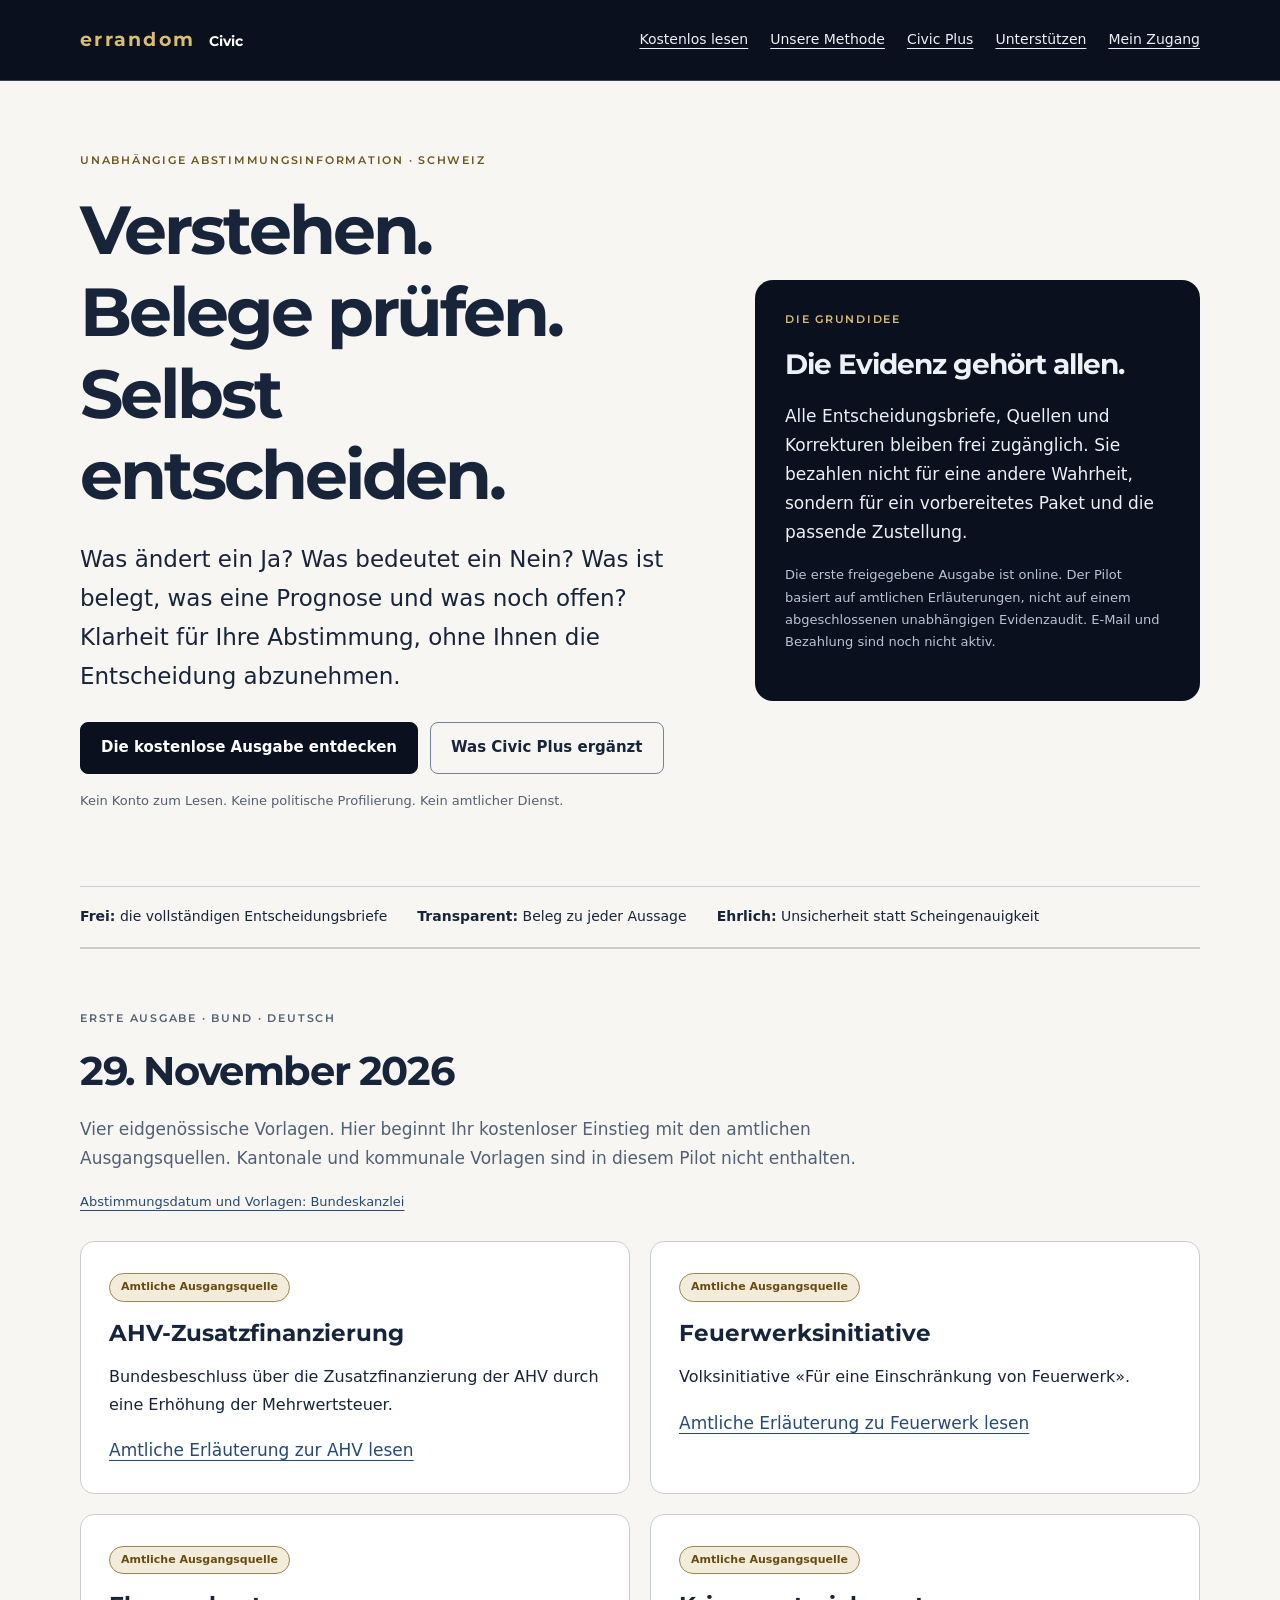
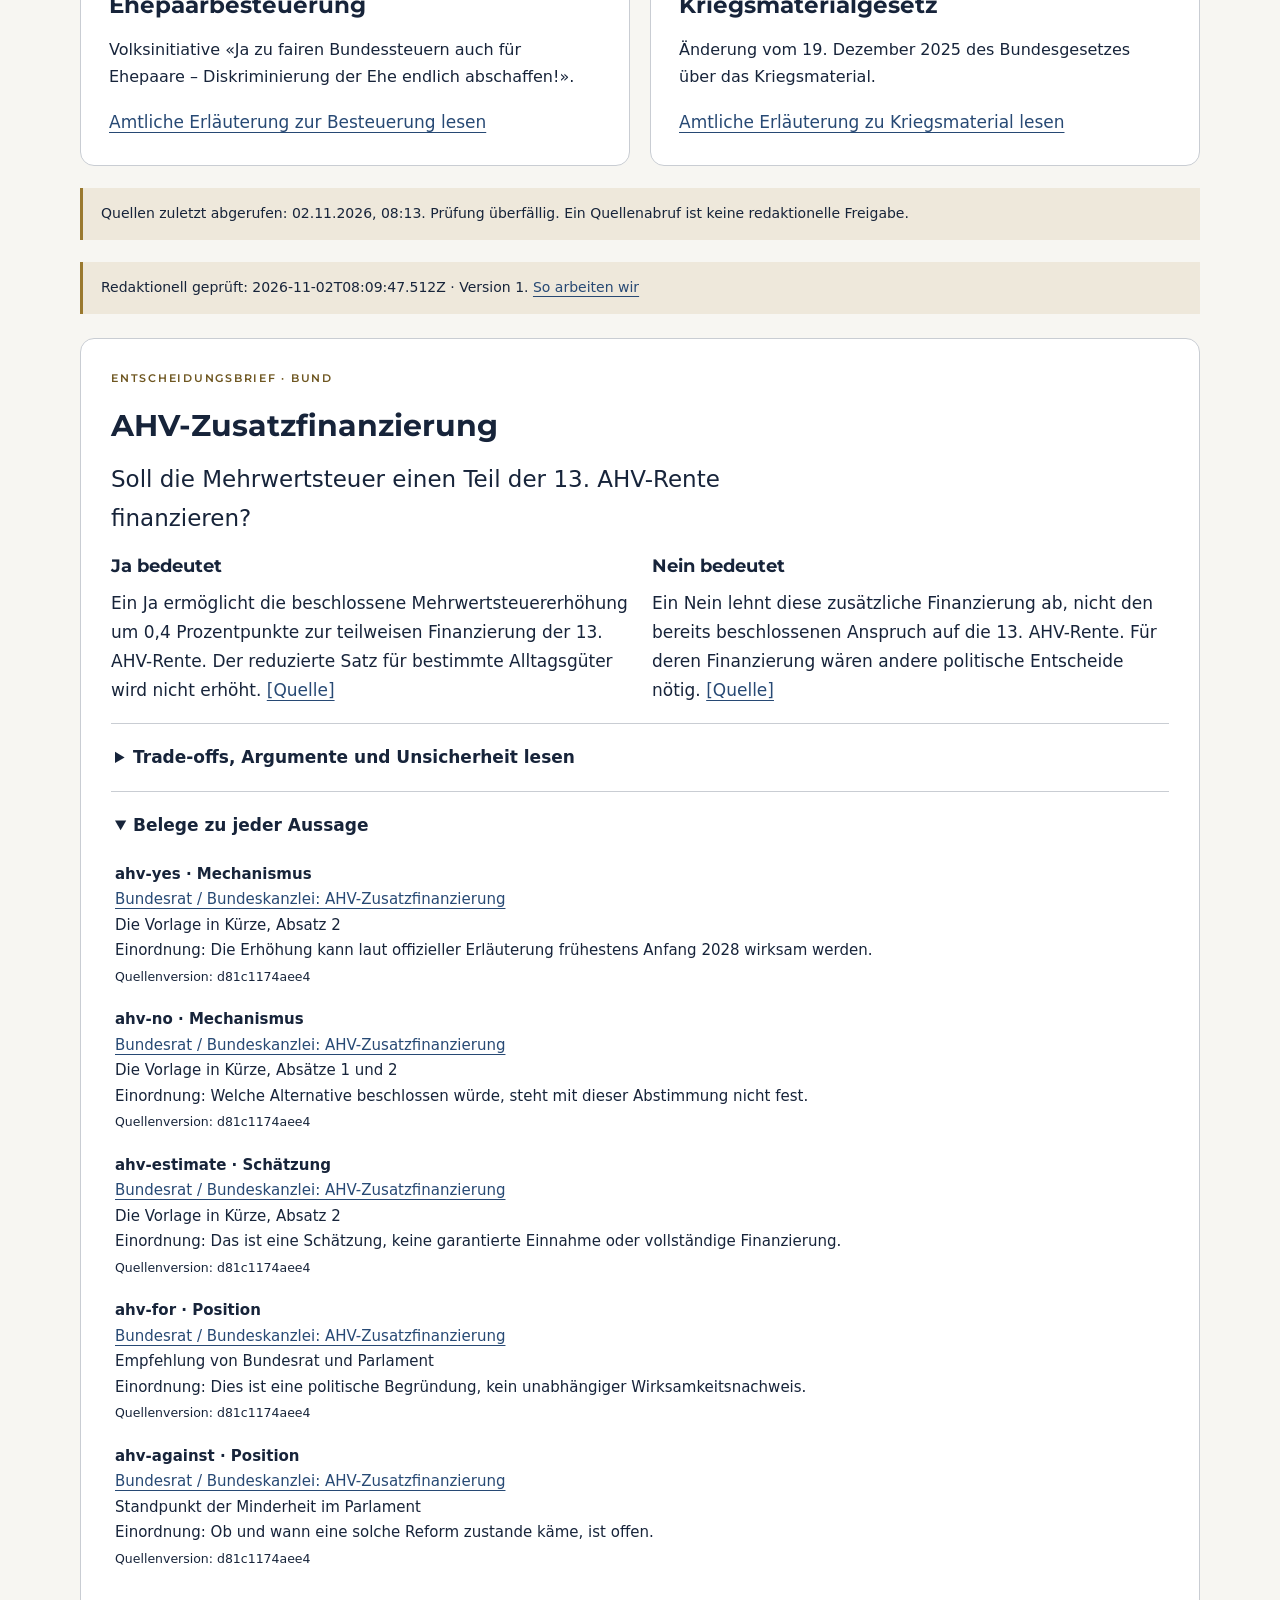
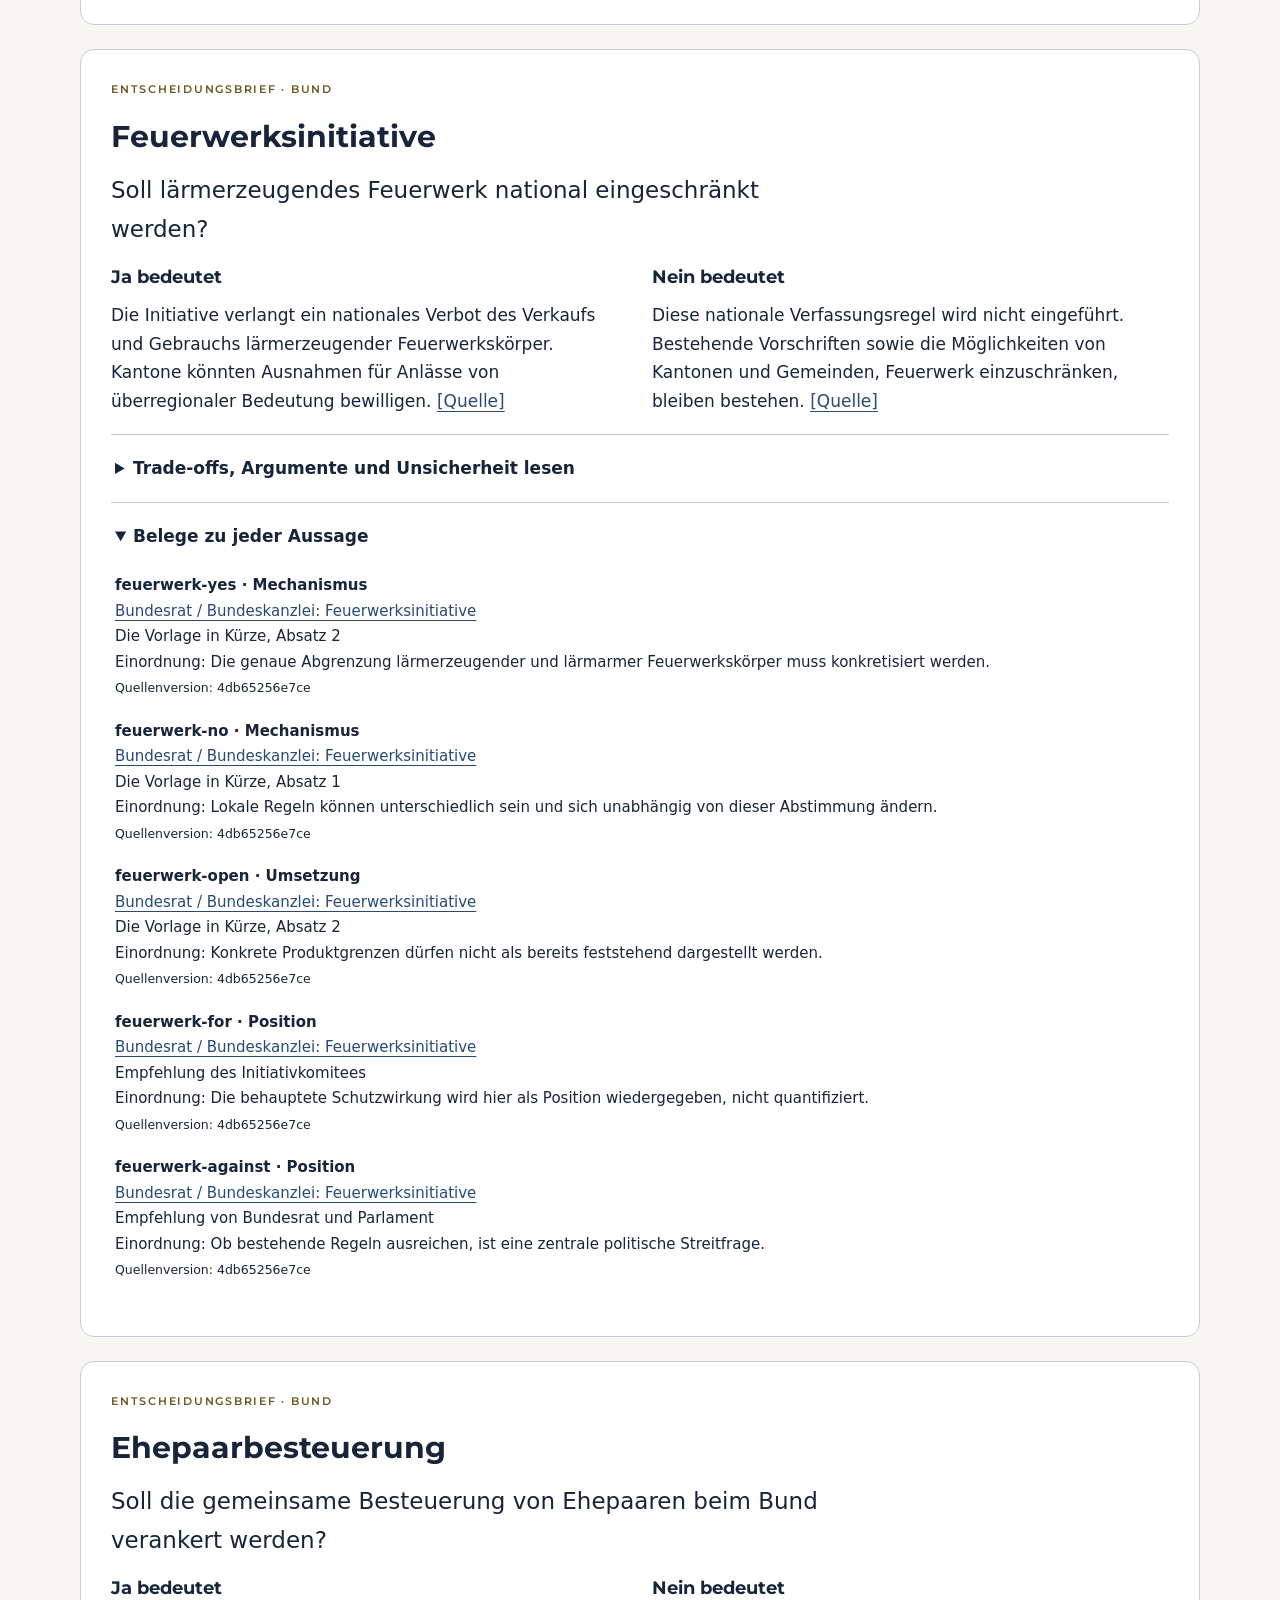
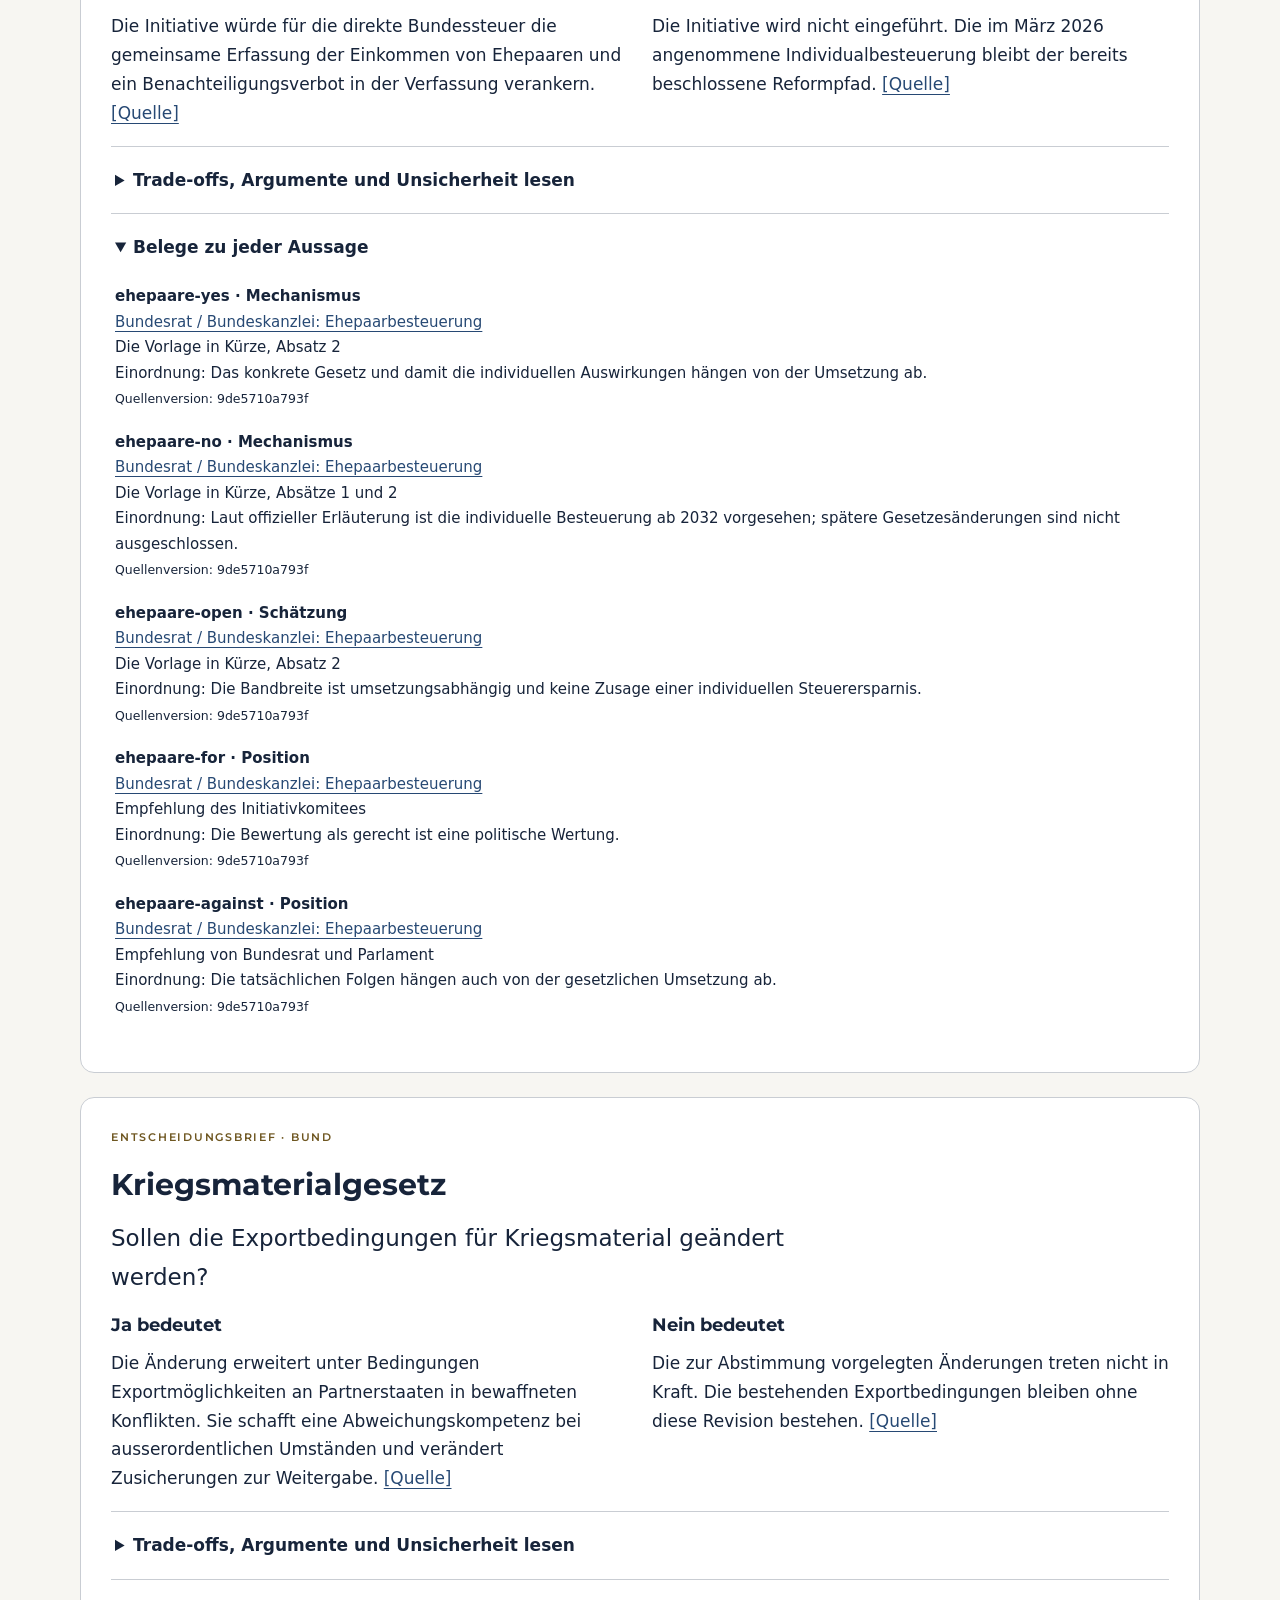
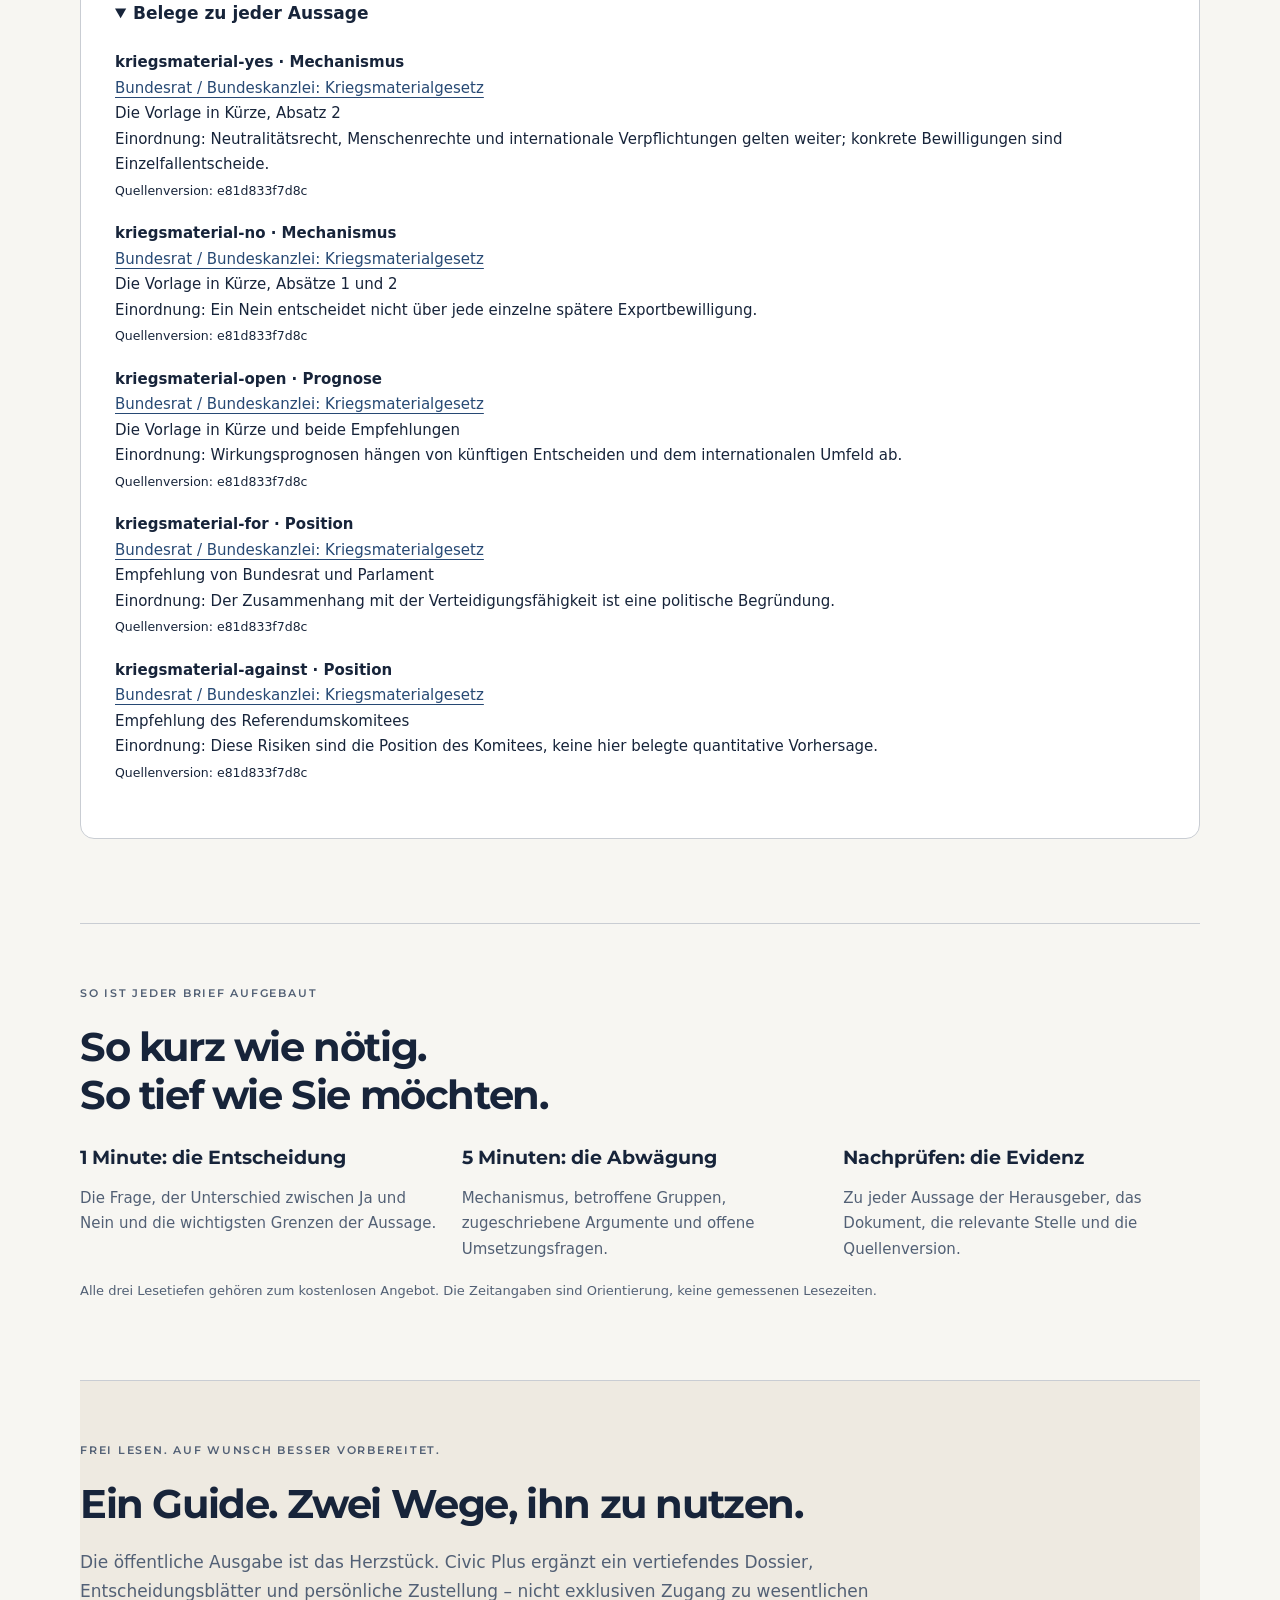
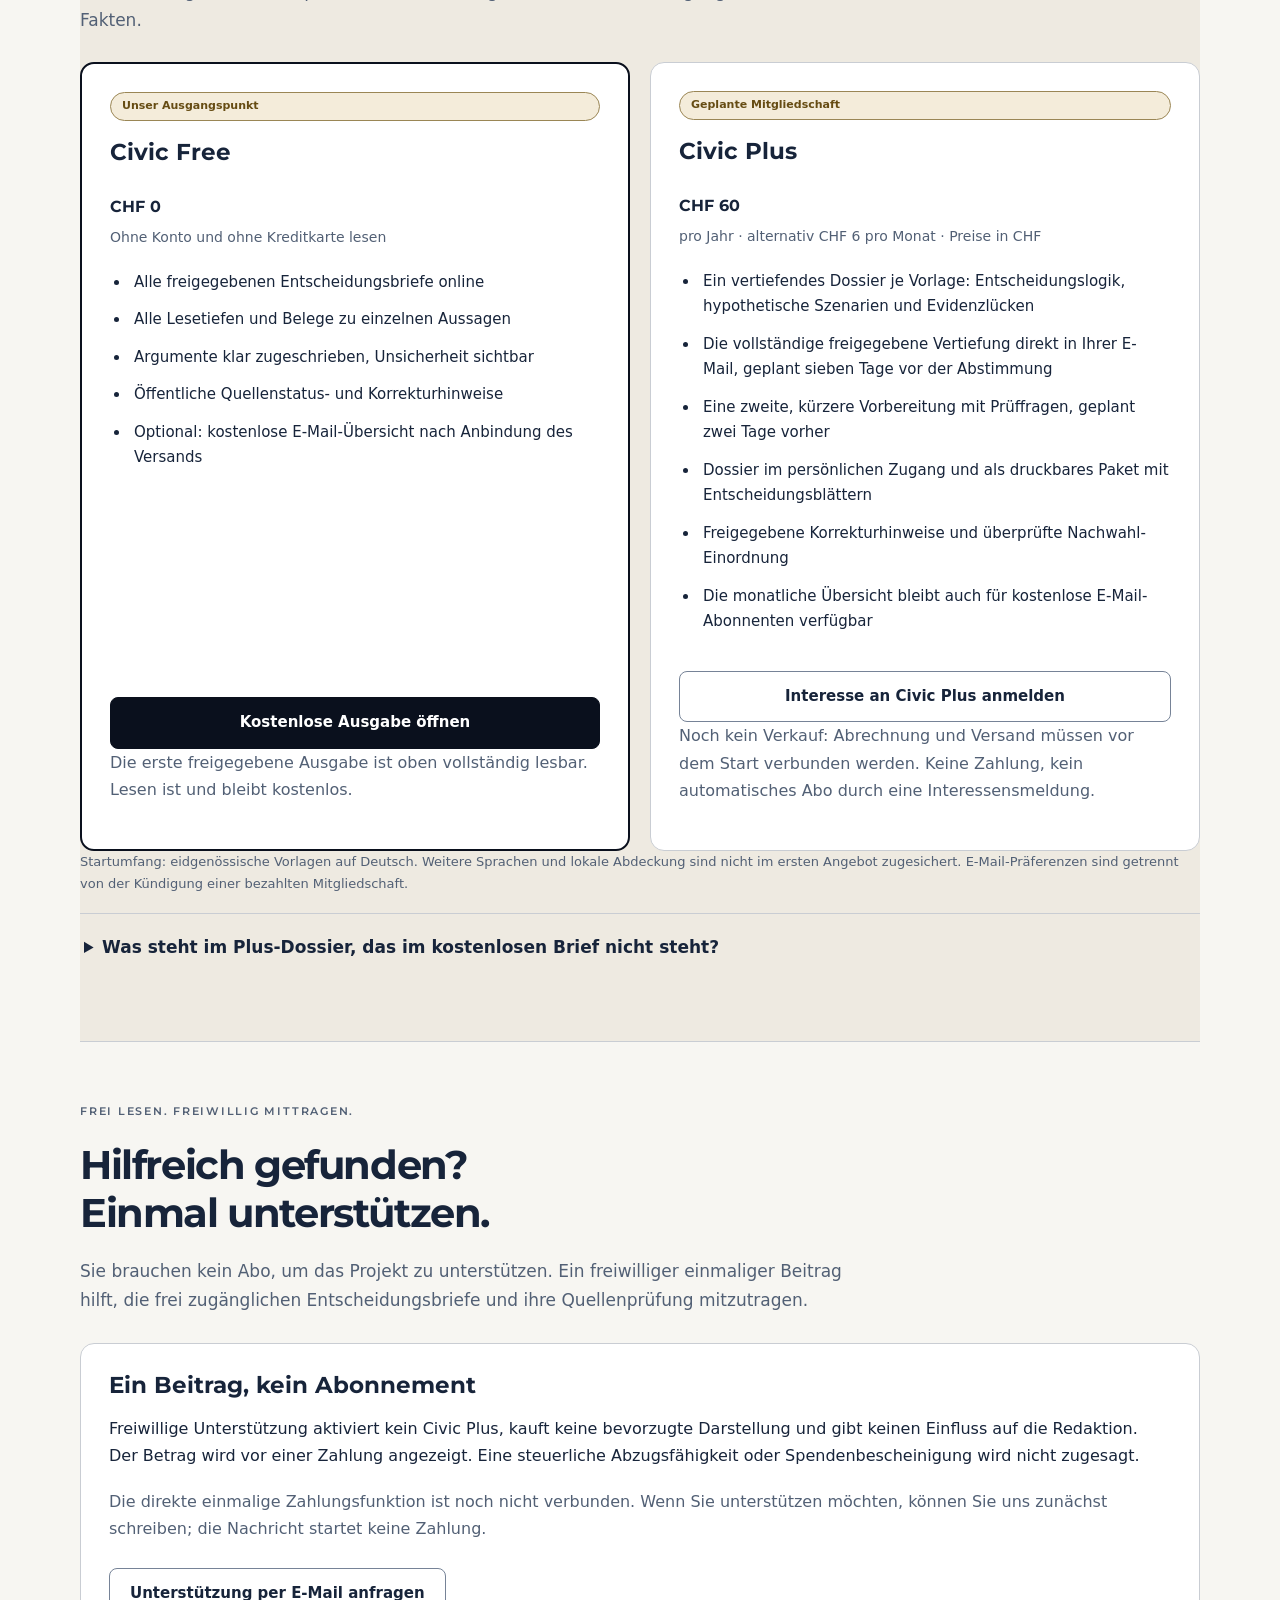
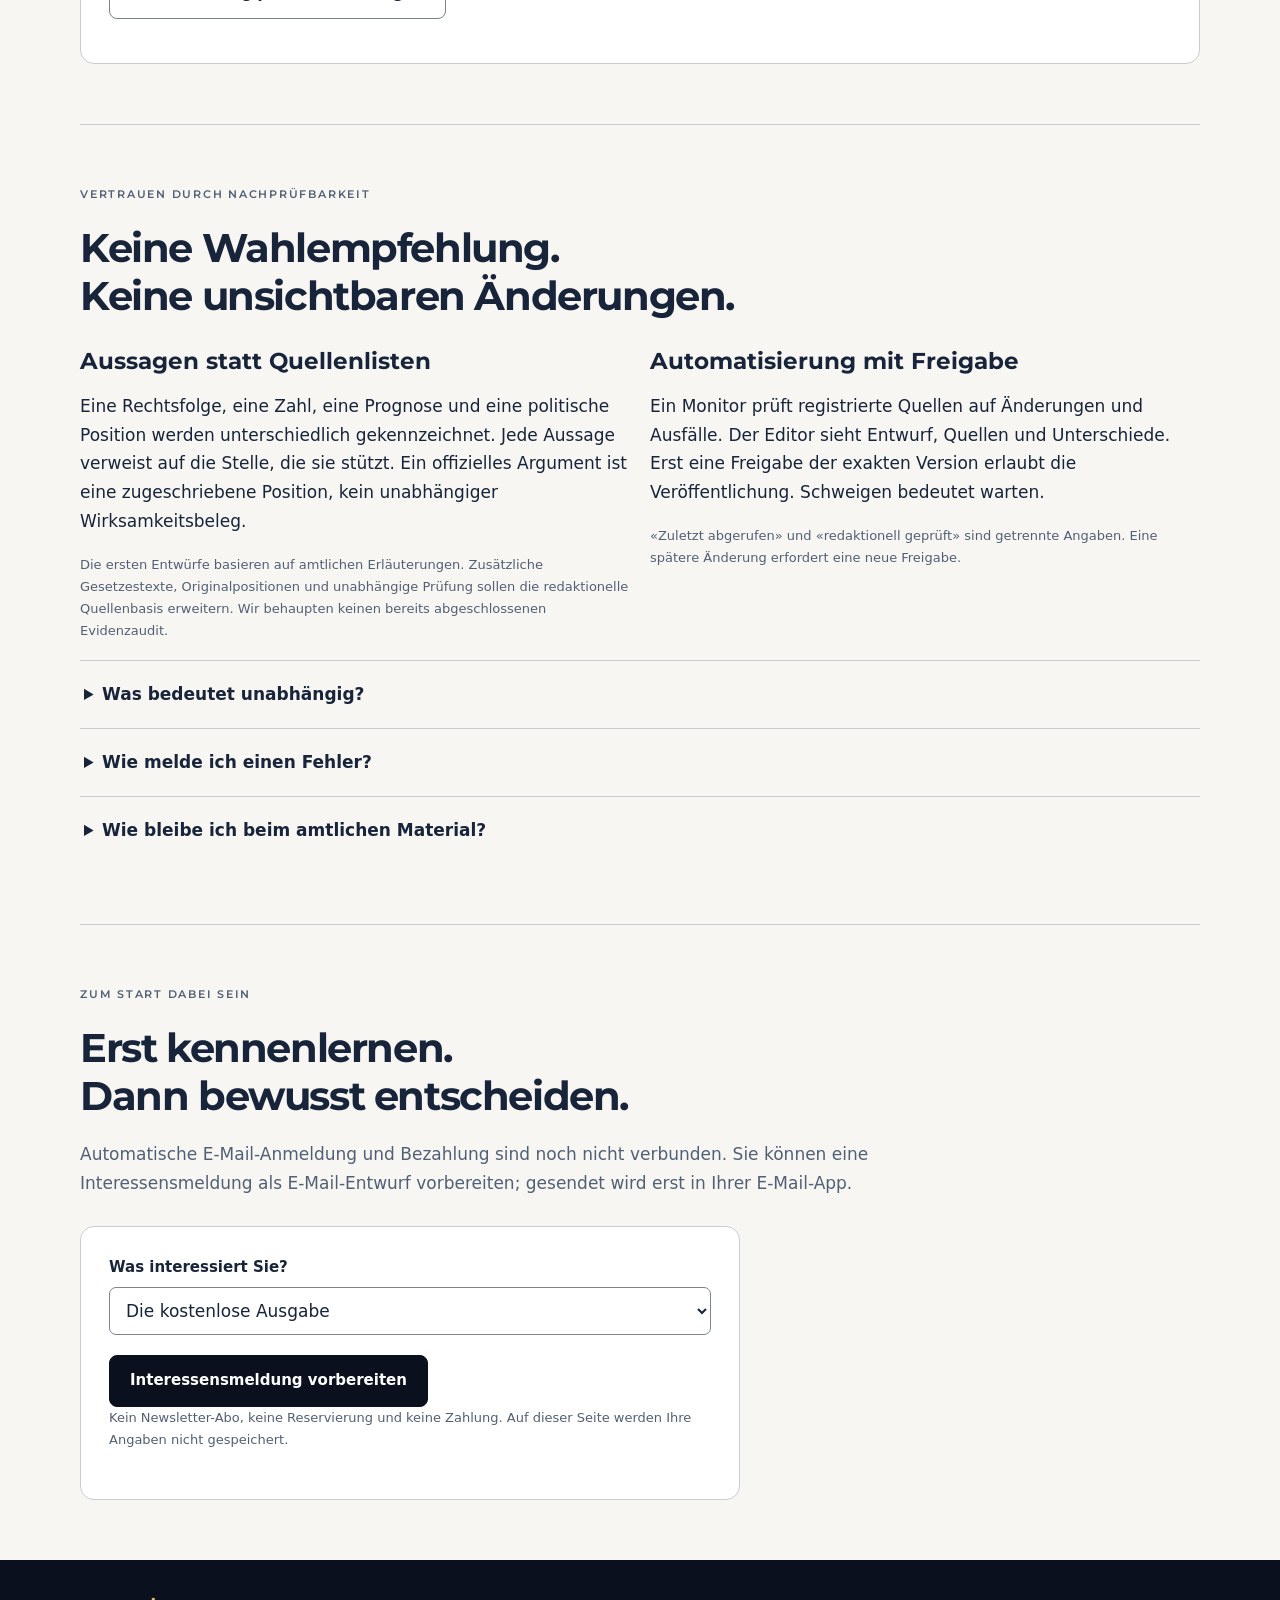
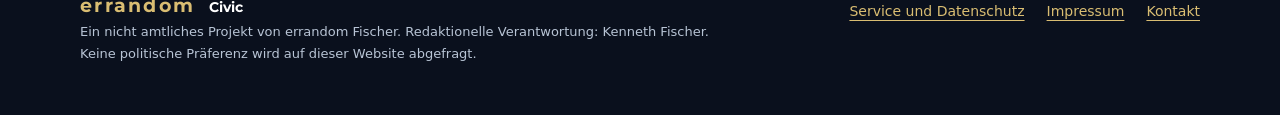
==== commit 0ea0ddfa: "Publish expanded Civic membership and one-time support offer Co-authored-by: Copilot <223556219+Copi" ====
--- a/civic/index.html
+++ b/civic/index.html
@@ -15,7 +15,7 @@
 <a class="skip-link" href="#main">Zum Inhalt</a>
 <header class="site-header"><div class="wrap bar">
 <a class="brand" href="/">errandom<span>Civic</span></a>
-<nav aria-label="Hauptnavigation"><a href="#ausgabe">Kostenlos lesen</a><a href="#methodik">Unsere Methode</a><a href="#mitgliedschaft">Civic Plus</a><a href="/civic/account/">Mein Zugang</a></nav>
+<nav aria-label="Hauptnavigation"><a href="#ausgabe">Kostenlos lesen</a><a href="#methodik">Unsere Methode</a><a href="#mitgliedschaft">Civic Plus</a><a href="#unterstuetzen">Unterstützen</a><a href="/civic/account/">Mein Zugang</a></nav>
 </div></header>
 <main id="main" class="wrap" tabindex="-1">
 <section class="hero">
@@ -26,7 +26,7 @@
 <p class="micro">Kein Konto zum Lesen. Keine politische Profilierung. Kein amtlicher Dienst.</p></div>
 <aside class="hero-aside"><p class="eyebrow">Die Grundidee</p><h2>Die Evidenz gehört allen.</h2>
 <p>Alle Entscheidungsbriefe, Quellen und Korrekturen bleiben frei zugänglich. Sie bezahlen nicht für eine andere Wahrheit, sondern für ein vorbereitetes Paket und die passende Zustellung.</p>
-<p class="micro">Pilot im Aufbau: Amtliche Ausgangsquellen sind verlinkt. Die ersten redaktionellen Briefe warten auf Freigabe. E-Mail und Bezahlung sind noch nicht aktiv.</p></aside>
+<p class="micro">Die erste freigegebene Ausgabe ist online. Der Pilot basiert auf amtlichen Erläuterungen, nicht auf einem abgeschlossenen unabhängigen Evidenzaudit. E-Mail und Bezahlung sind noch nicht aktiv.</p></aside>
 </section>
 <div class="promise"><p><strong>Frei:</strong> die vollständigen Entscheidungsbriefe</p><p><strong>Transparent:</strong> Beleg zu jeder Aussage</p><p><strong>Ehrlich:</strong> Unsicherheit statt Scheingenauigkeit</p></div>
 <section class="section" id="ausgabe">
@@ -139,16 +139,24 @@
 <p class="micro">Alle drei Lesetiefen gehören zum kostenlosen Angebot. Die Zeitangaben sind Orientierung, keine gemessenen Lesezeiten.</p>
 </section>
 <section class="section pricing" id="mitgliedschaft">
-<div class="section-heading"><p class="eyebrow">Frei lesen. Auf Wunsch besser vorbereitet.</p><h2>Ein Guide. Zwei Wege, ihn zu nutzen.</h2><p>Die öffentliche Ausgabe ist das Herzstück. Civic Plus ergänzt Organisation, kompakte Unterlagen und Zustellung – nicht exklusiven Zugang zu wesentlichen Fakten.</p></div>
+<div class="section-heading"><p class="eyebrow">Frei lesen. Auf Wunsch besser vorbereitet.</p><h2>Ein Guide. Zwei Wege, ihn zu nutzen.</h2><p>Die öffentliche Ausgabe ist das Herzstück. Civic Plus ergänzt ein vertiefendes Dossier, Entscheidungsblätter und persönliche Zustellung – nicht exklusiven Zugang zu wesentlichen Fakten.</p></div>
 <div class="grid">
 <article class="card price-card free"><span class="pill">Unser Ausgangspunkt</span><h3>Civic Free</h3><p class="price">CHF 0<span>Ohne Konto und ohne Kreditkarte lesen</span></p>
 <ul class="check-list"><li>Alle freigegebenen Entscheidungsbriefe online</li><li>Alle Lesetiefen und Belege zu einzelnen Aussagen</li><li>Argumente klar zugeschrieben, Unsicherheit sichtbar</li><li>Öffentliche Quellenstatus- und Korrekturhinweise</li><li>Optional: kostenlose E-Mail-Übersicht nach Anbindung des Versands</li></ul>
-<a class="button primary" href="#ausgabe">Kostenlose Ausgabe öffnen</a><p class="micro">Die ersten Briefe warten noch auf redaktionelle Freigabe. Lesen ist und bleibt kostenlos.</p></article>
+<a class="button primary" href="#ausgabe">Kostenlose Ausgabe öffnen</a><p class="micro">Die erste freigegebene Ausgabe ist oben vollständig lesbar. Lesen ist und bleibt kostenlos.</p></article>
 <article class="card price-card"><span class="pill">Geplante Mitgliedschaft</span><h3>Civic Plus</h3><p class="price">CHF 60<span>pro Jahr · alternativ CHF 6 pro Monat · Preise in CHF</span></p>
-<ul class="check-list"><li>Kuratierte E-Mail-Vorbereitung vor einer unterstützten Abstimmung</li><li>Kompaktes Druckpaket: Ja/Nein, offene Fragen und Quellen je Vorlage</li><li>Persönliches Entscheidungsblatt für Ihren Ausdruck – ohne Datenerfassung</li><li>Hinweise auf wesentliche, freigegebene Änderungen</li><li>Einordnung nach der Abstimmung, sobald überprüfte Ergebnisse und nächste Schritte vorliegen</li><li>Eine monatliche Übersicht der nächsten unterstützten Ausgaben</li></ul>
+<ul class="check-list"><li>Ein vertiefendes Dossier je Vorlage: Entscheidungslogik, hypothetische Szenarien und Evidenzlücken</li><li>Die vollständige freigegebene Vertiefung direkt in Ihrer E-Mail, geplant sieben Tage vor der Abstimmung</li><li>Eine zweite, kürzere Vorbereitung mit Prüffragen, geplant zwei Tage vorher</li><li>Dossier im persönlichen Zugang und als druckbares Paket mit Entscheidungsblättern</li><li>Freigegebene Korrekturhinweise und überprüfte Nachwahl-Einordnung</li><li>Die monatliche Übersicht bleibt auch für kostenlose E-Mail-Abonnenten verfügbar</li></ul>
 <a class="button" id="plus-action" href="#start">Interesse an Civic Plus anmelden</a><p class="micro">Noch kein Verkauf: Abrechnung und Versand müssen vor dem Start verbunden werden. Keine Zahlung, kein automatisches Abo durch eine Interessensmeldung.</p></article>
 </div>
 <p class="micro">Startumfang: eidgenössische Vorlagen auf Deutsch. Weitere Sprachen und lokale Abdeckung sind nicht im ersten Angebot zugesichert. E-Mail-Präferenzen sind getrennt von der Kündigung einer bezahlten Mitgliedschaft.</p>
+<details><summary>Was steht im Plus-Dossier, das im kostenlosen Brief nicht steht?</summary><p>Der kostenlose Brief erklärt Ja und Nein, Positionen, Belege und Unsicherheit. Plus führt Sie durch die Abwägung: Welche Annahme trägt das Argument? Was würde sich unter einer anderen Umsetzung ändern? Welche Information fehlt noch, und welche Frage sollten Sie für sich beantworten?</p><p>Vertiefte Ausgaben erscheinen erst nach redaktioneller Freigabe. Analysen und hypothetische Szenarien werden als solche gekennzeichnet und auf öffentliche Ausgangsaussagen zurückgeführt. Auch dieser Inhalt benötigt eine Freigabe der exakten Version. Sie erhalten keine persönliche Abstimmungsempfehlung.</p></details>
+</section>
+<section class="section" id="unterstuetzen">
+<div class="section-heading"><p class="eyebrow">Frei lesen. Freiwillig mittragen.</p><h2>Hilfreich gefunden?<br>Einmal unterstützen.</h2><p>Sie brauchen kein Abo, um das Projekt zu unterstützen. Ein freiwilliger einmaliger Beitrag hilft, die frei zugänglichen Entscheidungsbriefe und ihre Quellenprüfung mitzutragen.</p></div>
+<div class="card"><h3>Ein Beitrag, kein Abonnement</h3><p>Freiwillige Unterstützung aktiviert kein Civic Plus, kauft keine bevorzugte Darstellung und gibt keinen Einfluss auf die Redaktion. Der Betrag wird vor einer Zahlung angezeigt. Eine steuerliche Abzugsfähigkeit oder Spendenbescheinigung wird nicht zugesagt.</p>
+<p class="micro" id="support-status" role="status">Die direkte einmalige Zahlungsfunktion ist noch nicht verbunden. Wenn Sie unterstützen möchten, können Sie uns zunächst schreiben; die Nachricht startet keine Zahlung.</p>
+<div class="actions"><a class="button" id="support-action" hidden>Einmalig auf der sicheren Zahlungsseite unterstützen</a><a class="button" id="support-interest" href="mailto:info@errandom.com?subject=Civic%3A%20Einmalige%20Unterst%C3%BCtzung">Unterstützung per E-Mail anfragen</a></div>
+</div>
 </section>
 <section class="section" id="methodik">
 <div class="section-heading"><p class="eyebrow">Vertrauen durch Nachprüfbarkeit</p><h2>Keine Wahlempfehlung.<br>Keine unsichtbaren Änderungen.</h2></div>
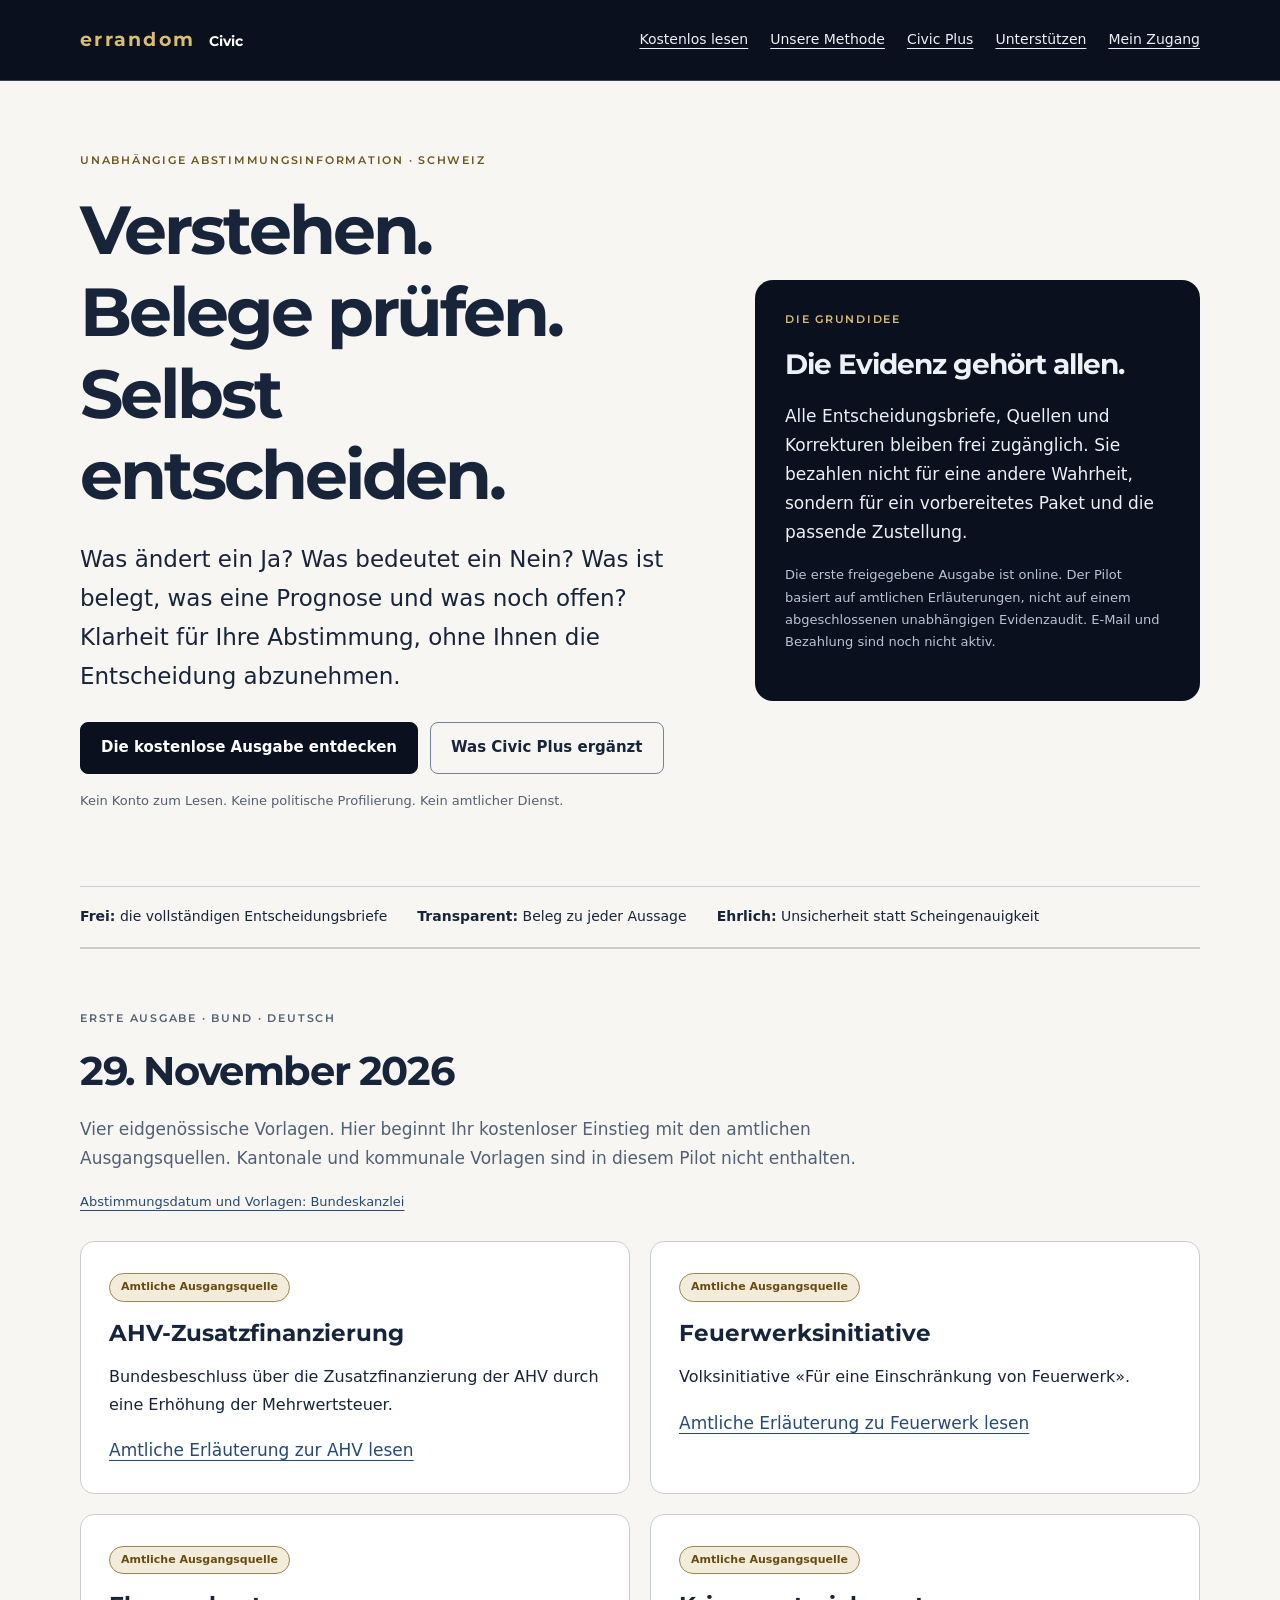
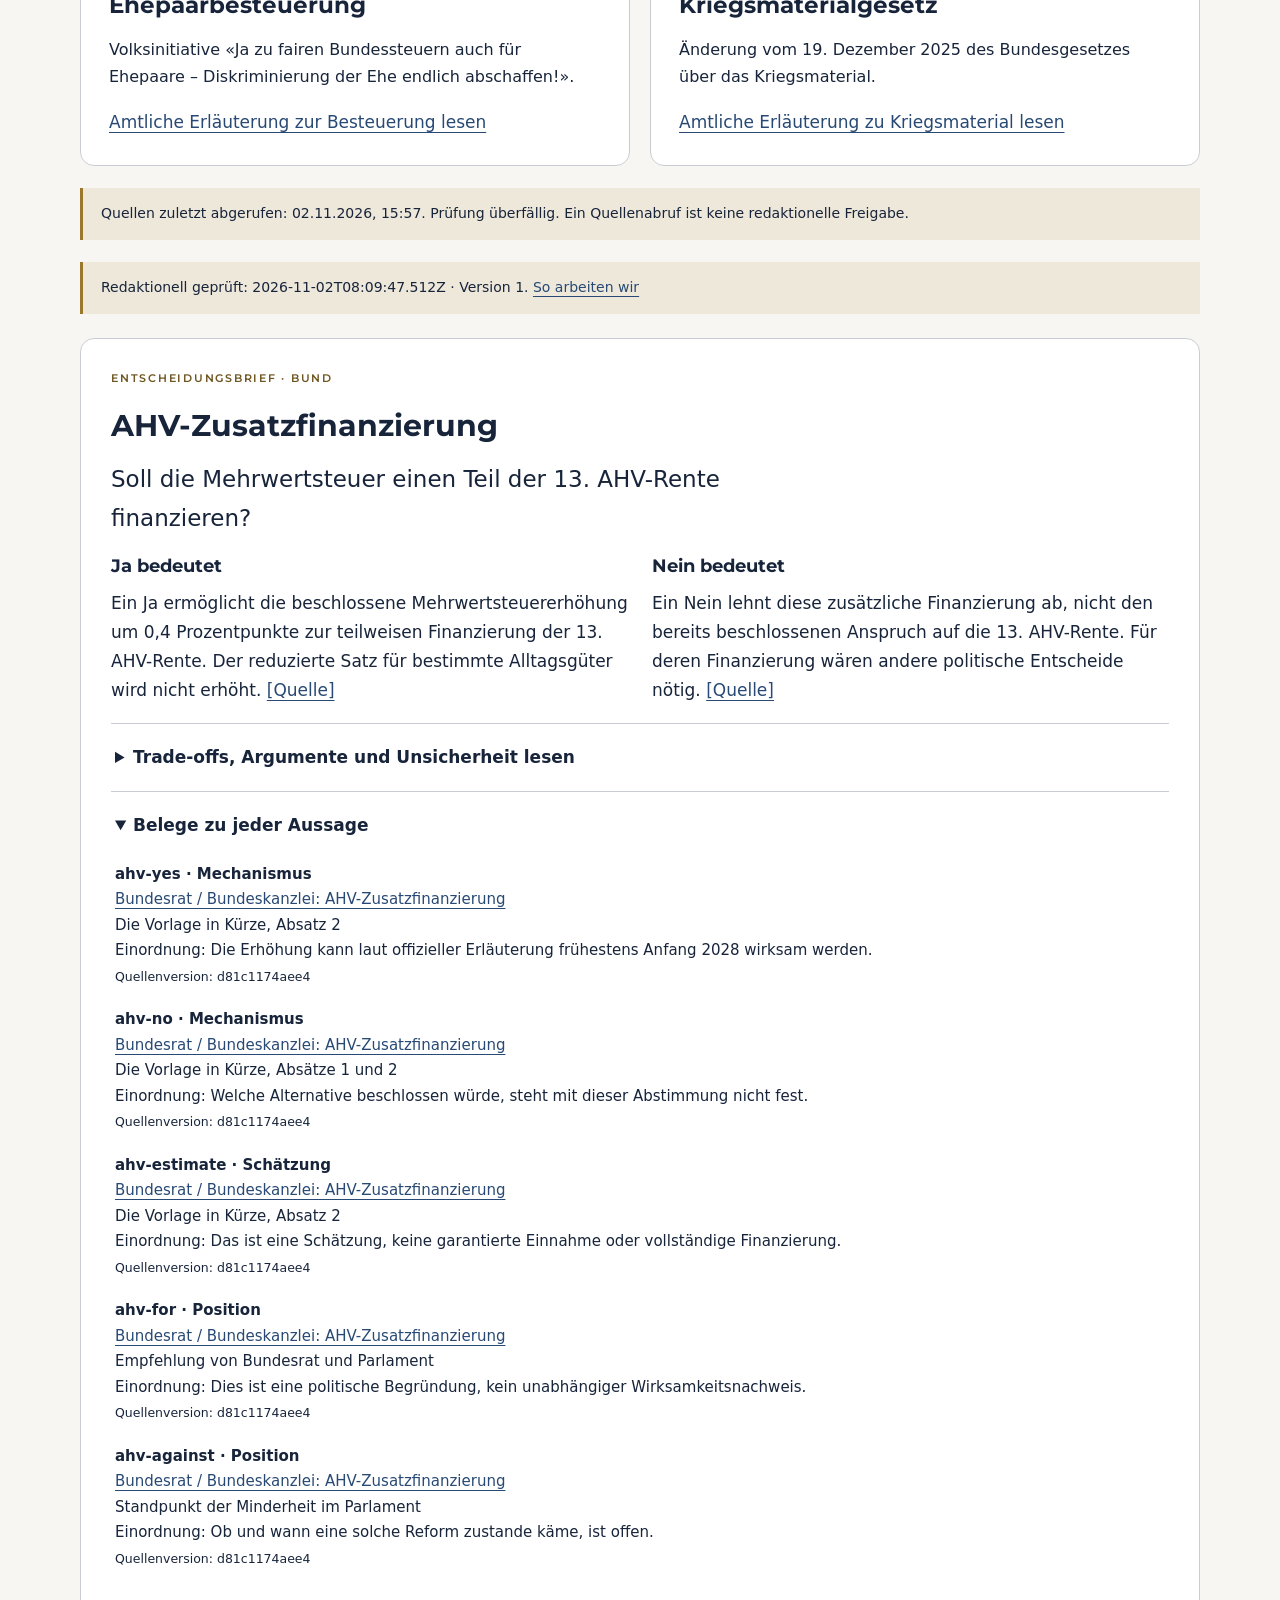
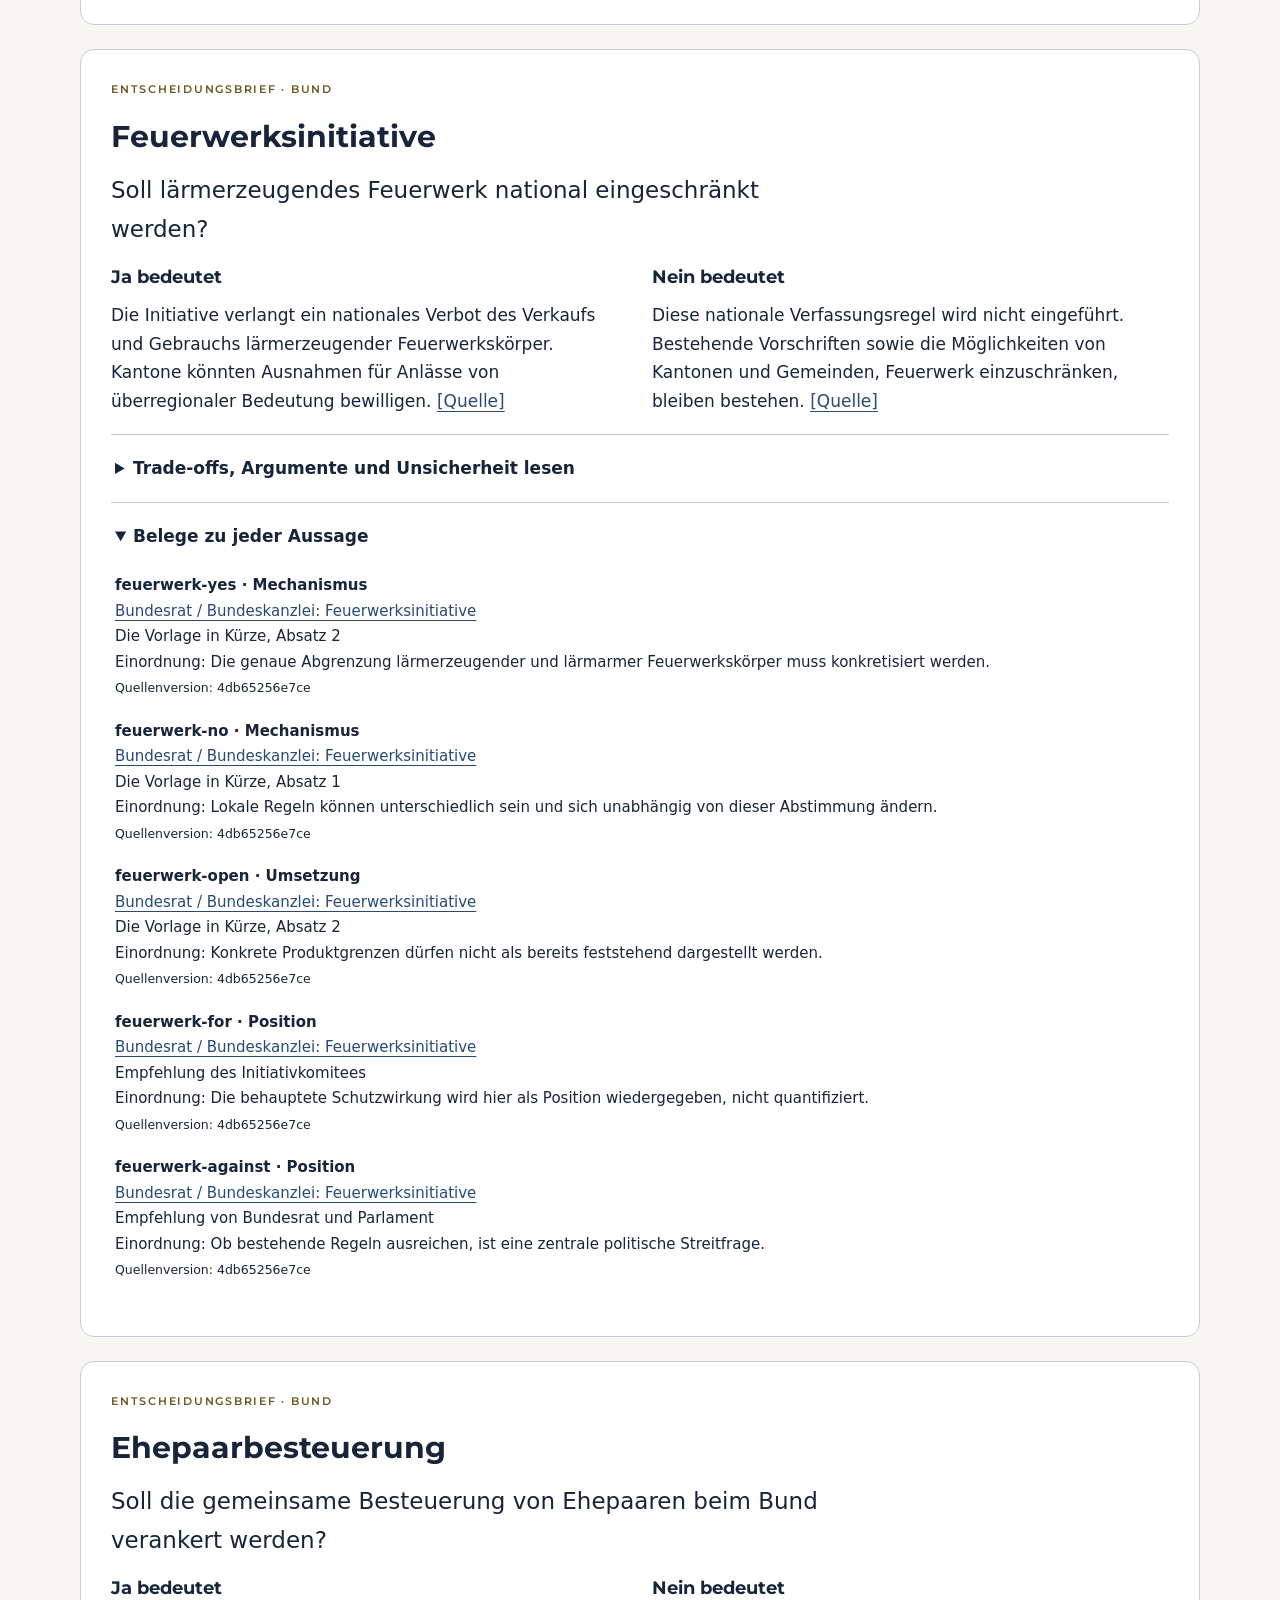
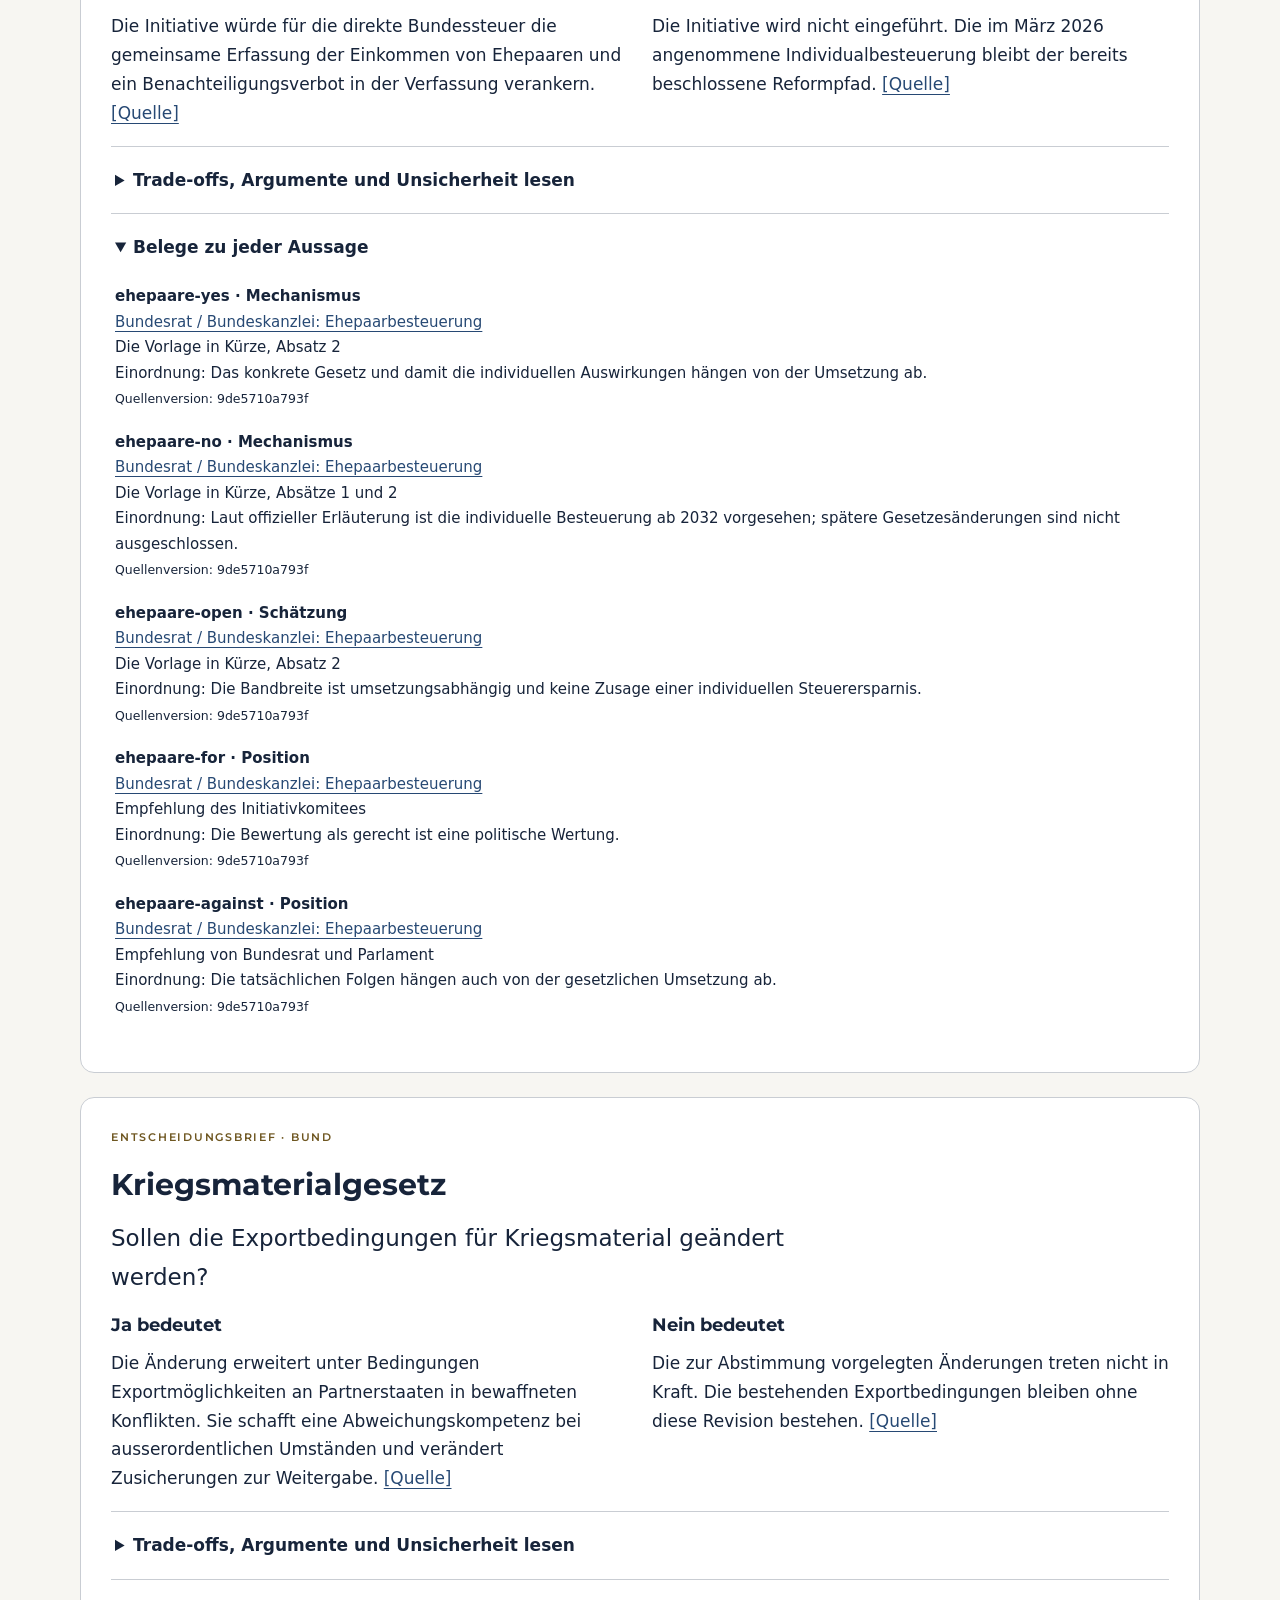
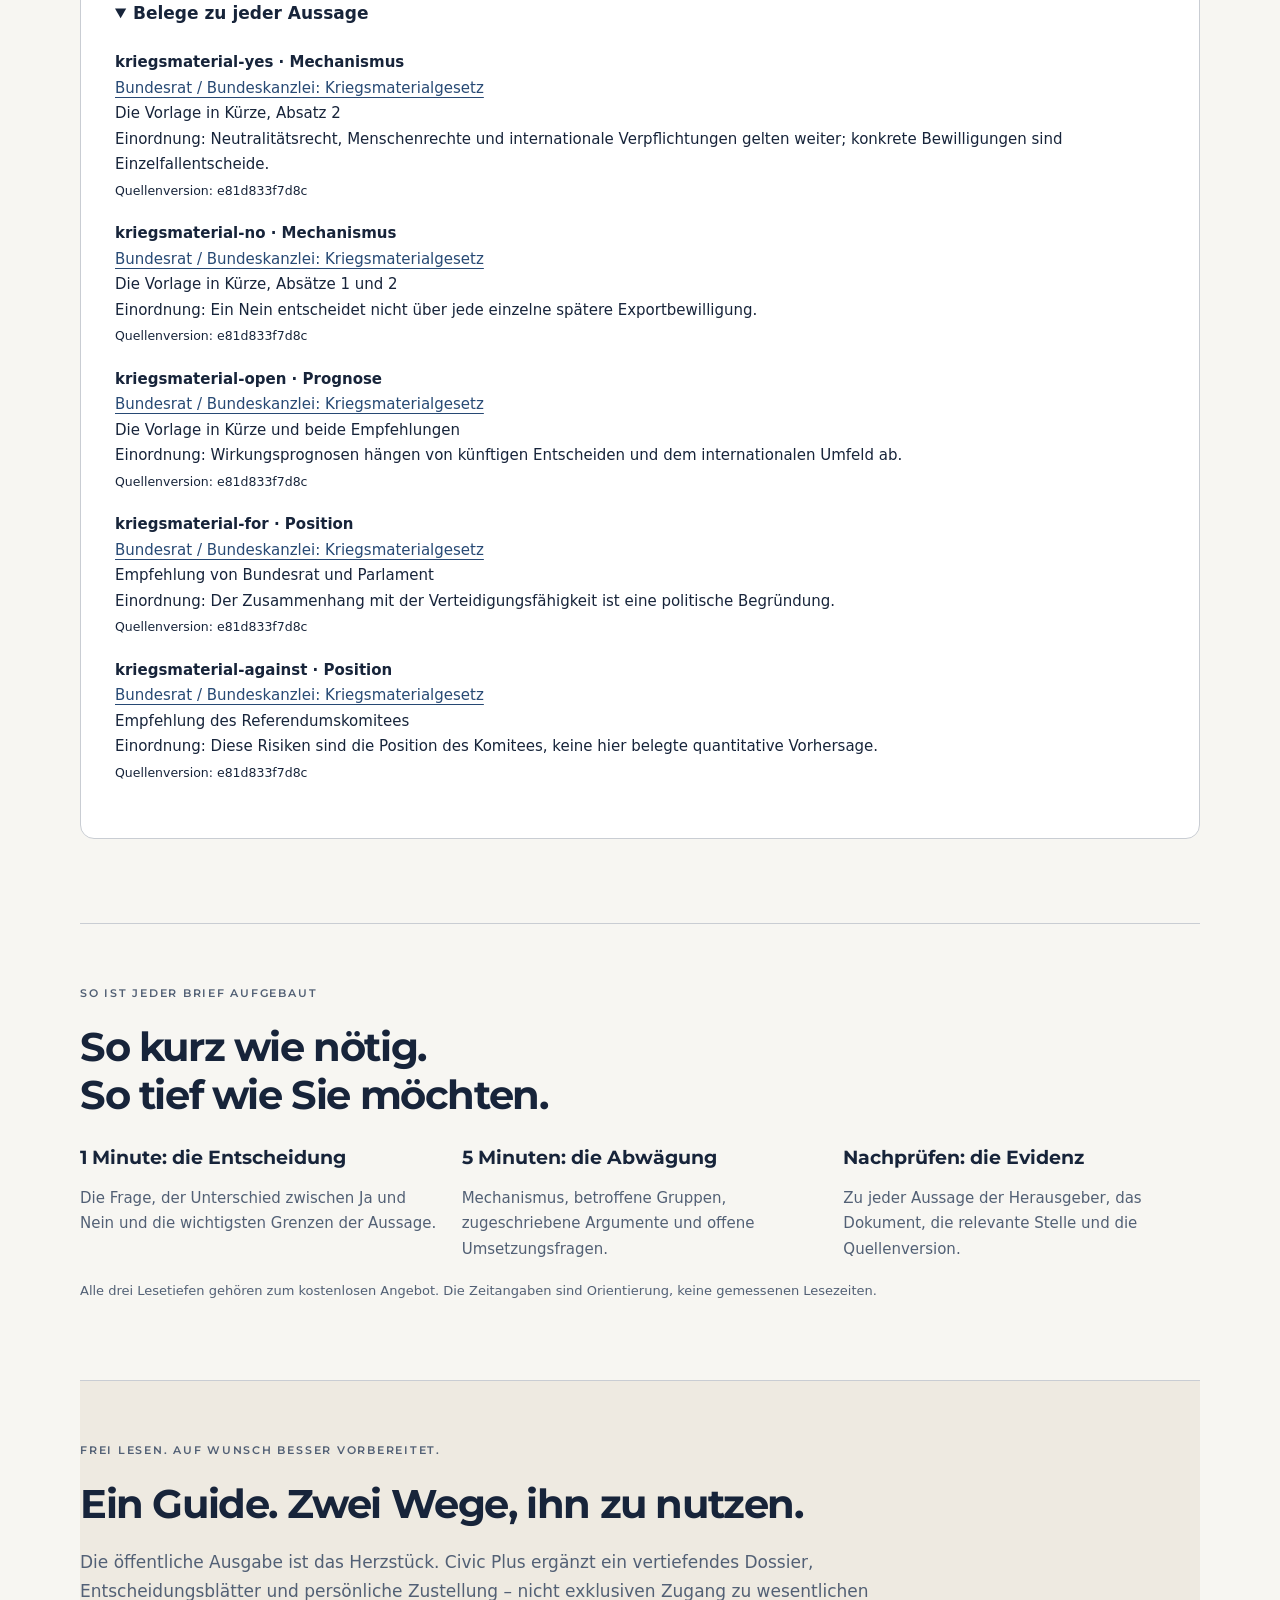
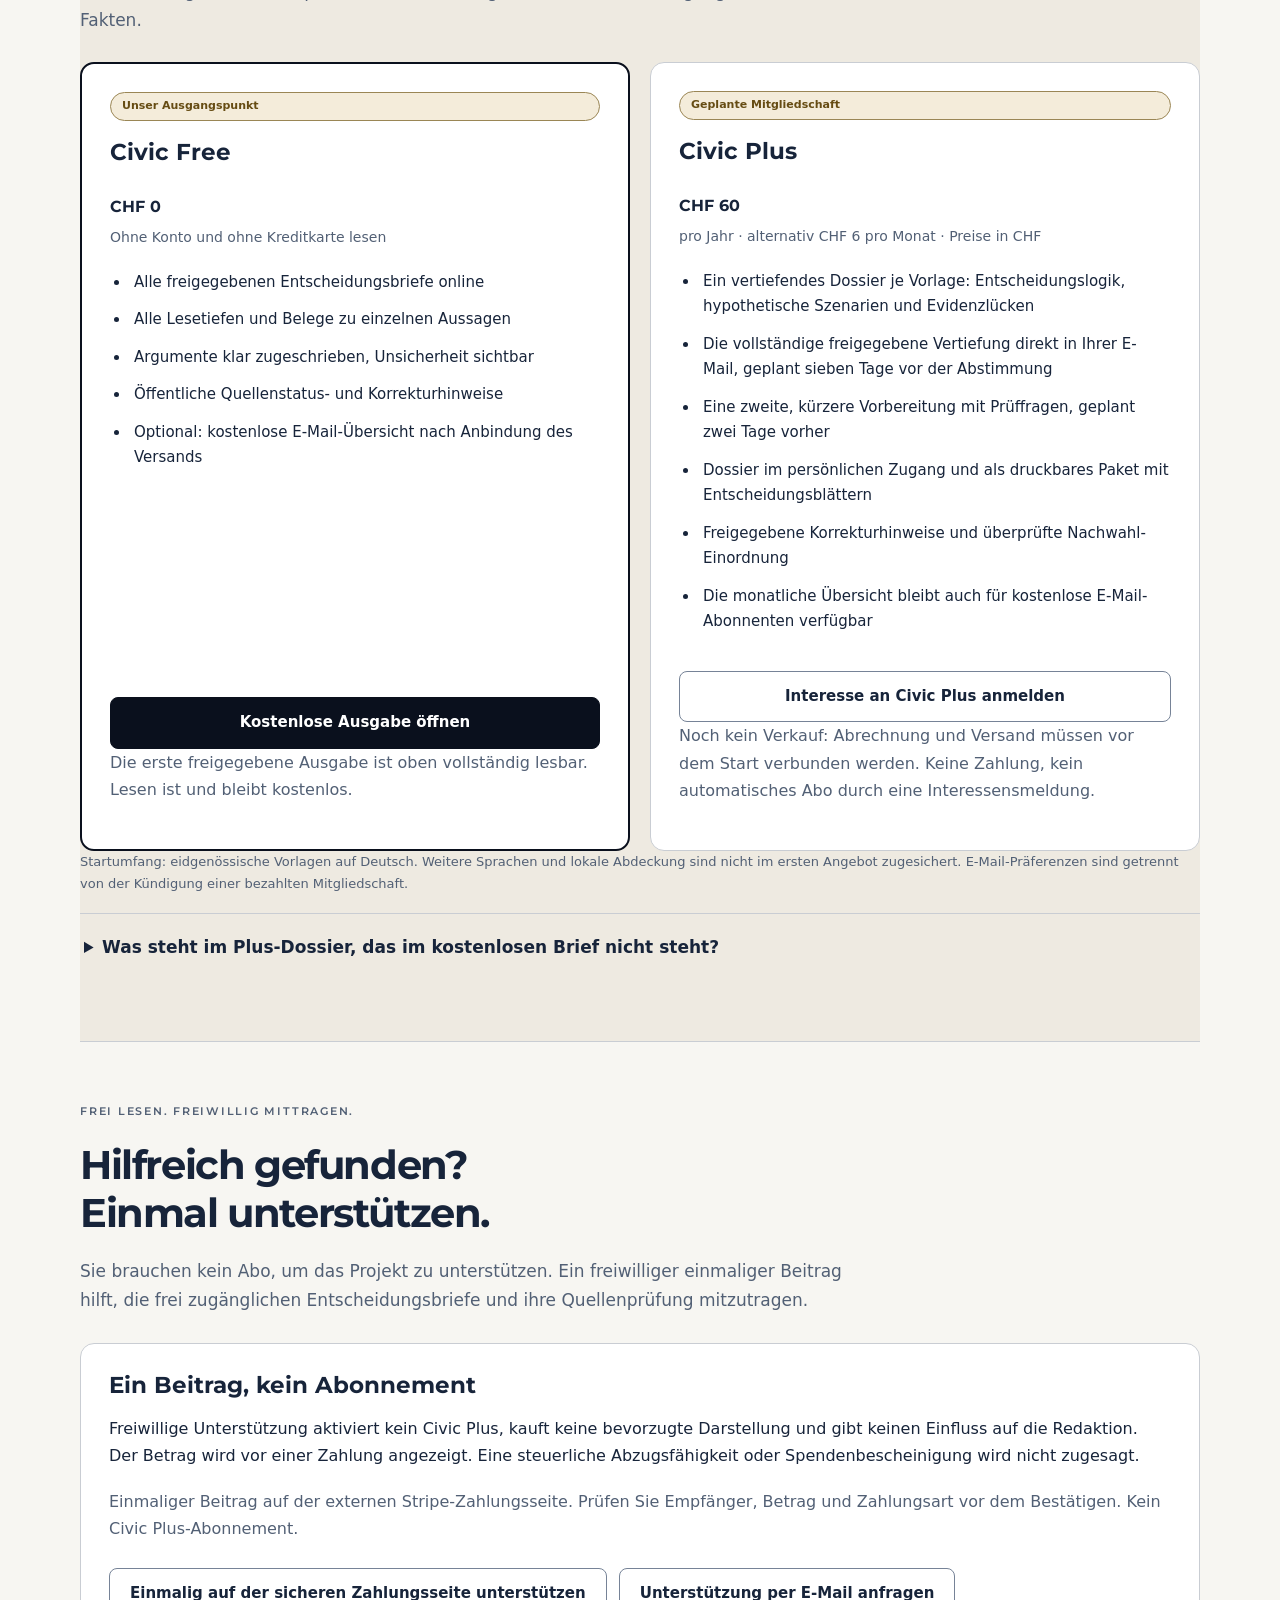
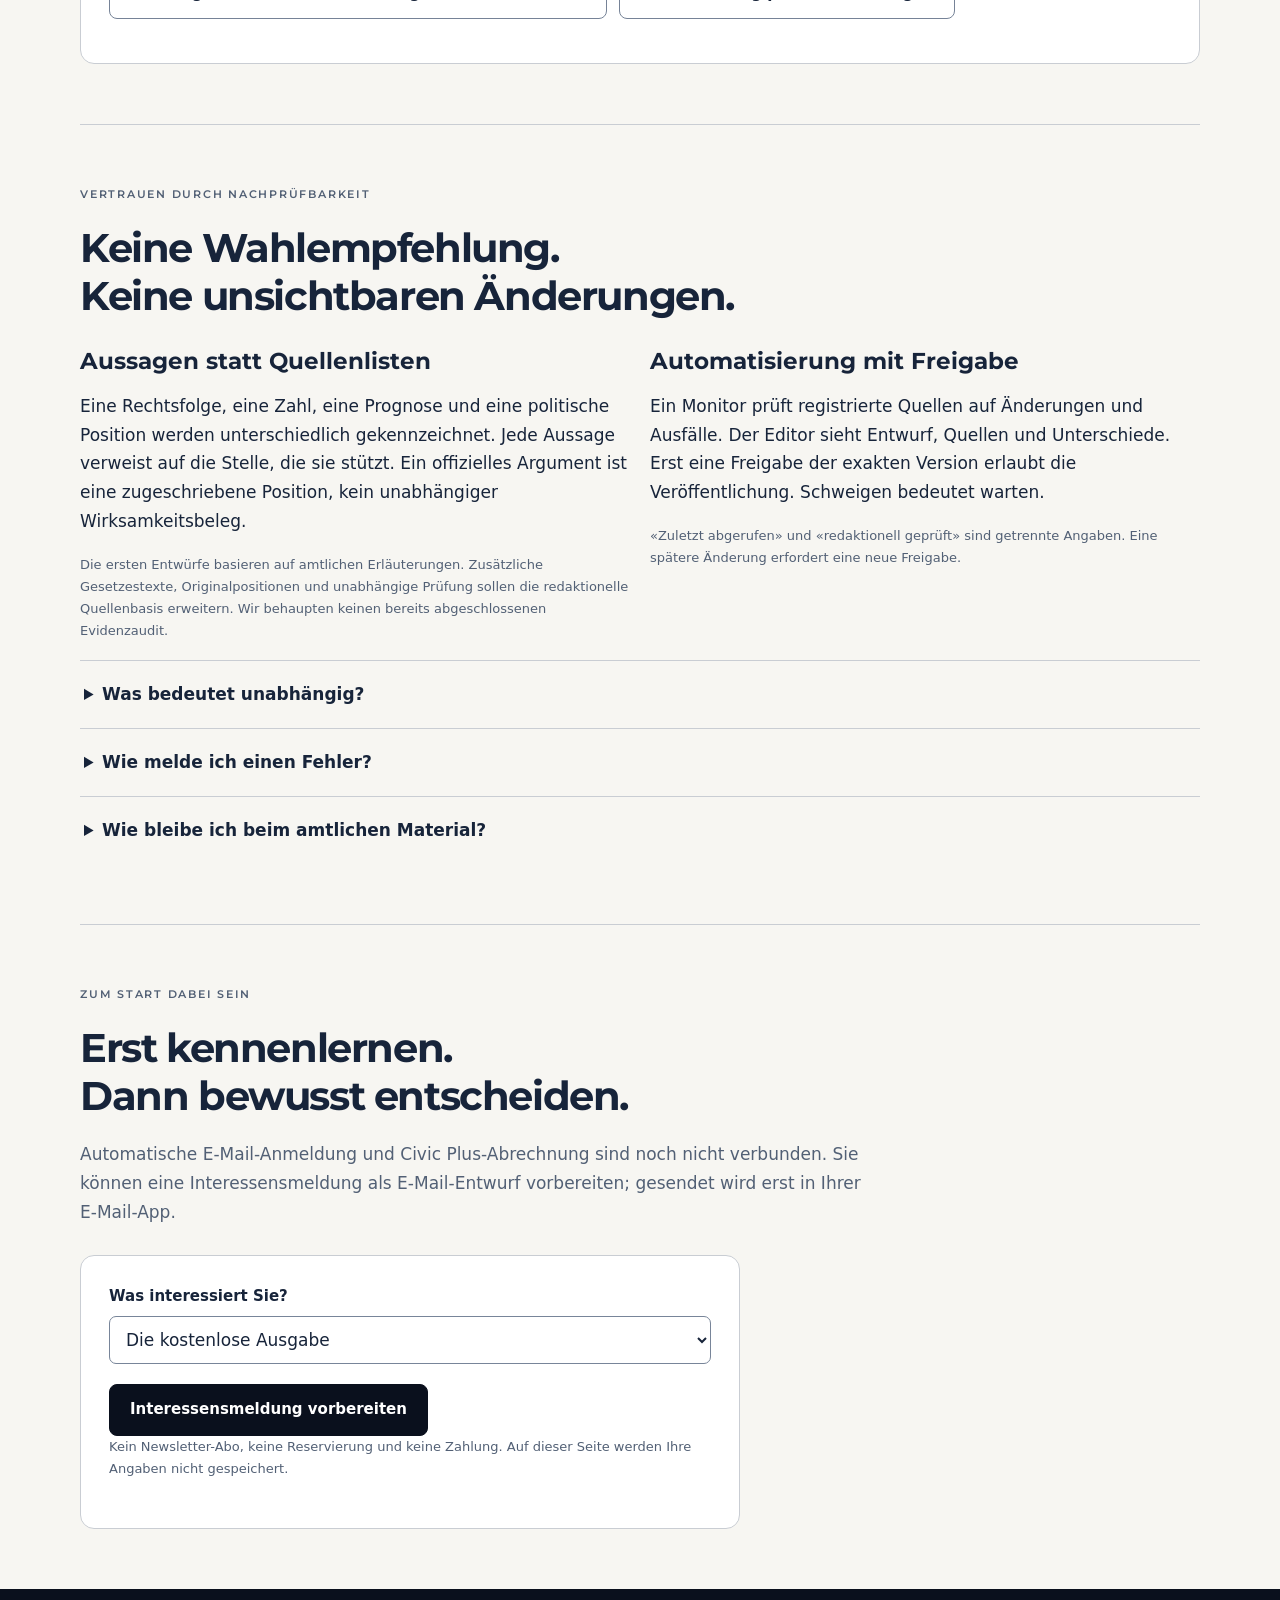
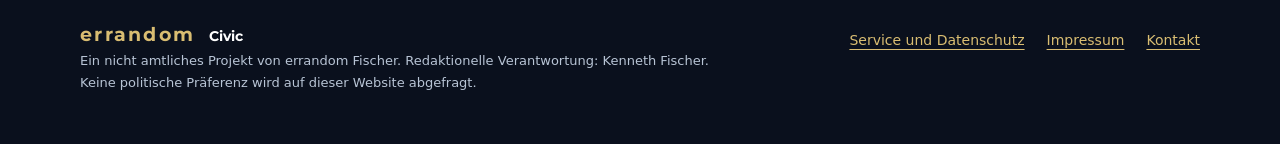
==== commit 5f3b49ac: "Enable live one-time Civic reader support Co-authored-by: Copilot <223556219+Copilot@users.noreply.g" ====
--- a/civic/index.html
+++ b/civic/index.html
@@ -154,7 +154,7 @@
 <section class="section" id="unterstuetzen">
 <div class="section-heading"><p class="eyebrow">Frei lesen. Freiwillig mittragen.</p><h2>Hilfreich gefunden?<br>Einmal unterstützen.</h2><p>Sie brauchen kein Abo, um das Projekt zu unterstützen. Ein freiwilliger einmaliger Beitrag hilft, die frei zugänglichen Entscheidungsbriefe und ihre Quellenprüfung mitzutragen.</p></div>
 <div class="card"><h3>Ein Beitrag, kein Abonnement</h3><p>Freiwillige Unterstützung aktiviert kein Civic Plus, kauft keine bevorzugte Darstellung und gibt keinen Einfluss auf die Redaktion. Der Betrag wird vor einer Zahlung angezeigt. Eine steuerliche Abzugsfähigkeit oder Spendenbescheinigung wird nicht zugesagt.</p>
-<p class="micro" id="support-status" role="status">Die direkte einmalige Zahlungsfunktion ist noch nicht verbunden. Wenn Sie unterstützen möchten, können Sie uns zunächst schreiben; die Nachricht startet keine Zahlung.</p>
+<p class="micro" id="support-status" role="status">Der direkte Zahlungslink wird geladen. Falls er nicht angezeigt wird, können Sie Unterstützung per E-Mail anfragen; die Nachricht startet keine Zahlung.</p>
 <div class="actions"><a class="button" id="support-action" hidden>Einmalig auf der sicheren Zahlungsseite unterstützen</a><a class="button" id="support-interest" href="mailto:info@errandom.com?subject=Civic%3A%20Einmalige%20Unterst%C3%BCtzung">Unterstützung per E-Mail anfragen</a></div>
 </div>
 </section>
@@ -169,7 +169,7 @@
 <details><summary>Wie bleibe ich beim amtlichen Material?</summary><p>Nutzen Sie die <a href="https://www.admin.ch/de/volksabstimmung-vom-29-november-2026">Erläuterungen der Bundeskanzlei</a> und <a href="https://www.admin.ch/de/voteinfo-app-abstimmungen-wahlen">VoteInfo</a>. Für örtliche Fristen und Stimmabgabe bleiben Ihre Behörden und <a href="https://www.ch.ch/de/abstimmungen-und-wahlen/">ch.ch</a> die massgeblichen Anlaufstellen.</p></details>
 </section>
 <section class="section" id="start">
-<div class="section-heading"><p class="eyebrow">Zum Start dabei sein</p><h2>Erst kennenlernen.<br>Dann bewusst entscheiden.</h2><p id="service-status">Automatische E-Mail-Anmeldung und Bezahlung sind noch nicht verbunden. Sie können eine Interessensmeldung als E-Mail-Entwurf vorbereiten; gesendet wird erst in Ihrer E-Mail-App.</p></div>
+<div class="section-heading"><p class="eyebrow">Zum Start dabei sein</p><h2>Erst kennenlernen.<br>Dann bewusst entscheiden.</h2><p id="service-status">Automatische E-Mail-Anmeldung und Civic Plus-Abrechnung sind noch nicht verbunden. Sie können eine Interessensmeldung als E-Mail-Entwurf vorbereiten; gesendet wird erst in Ihrer E-Mail-App.</p></div>
 <div class="form-panel">
 <form id="interest-form" hidden><div class="field"><label for="interest">Was interessiert Sie?</label><select id="interest" name="interest"><option value="free">Die kostenlose Ausgabe</option><option value="annual">Civic Plus · CHF 60/Jahr</option><option value="monthly">Civic Plus · CHF 6/Monat</option></select></div>
 <button class="button primary" type="submit">Interessensmeldung vorbereiten</button>
